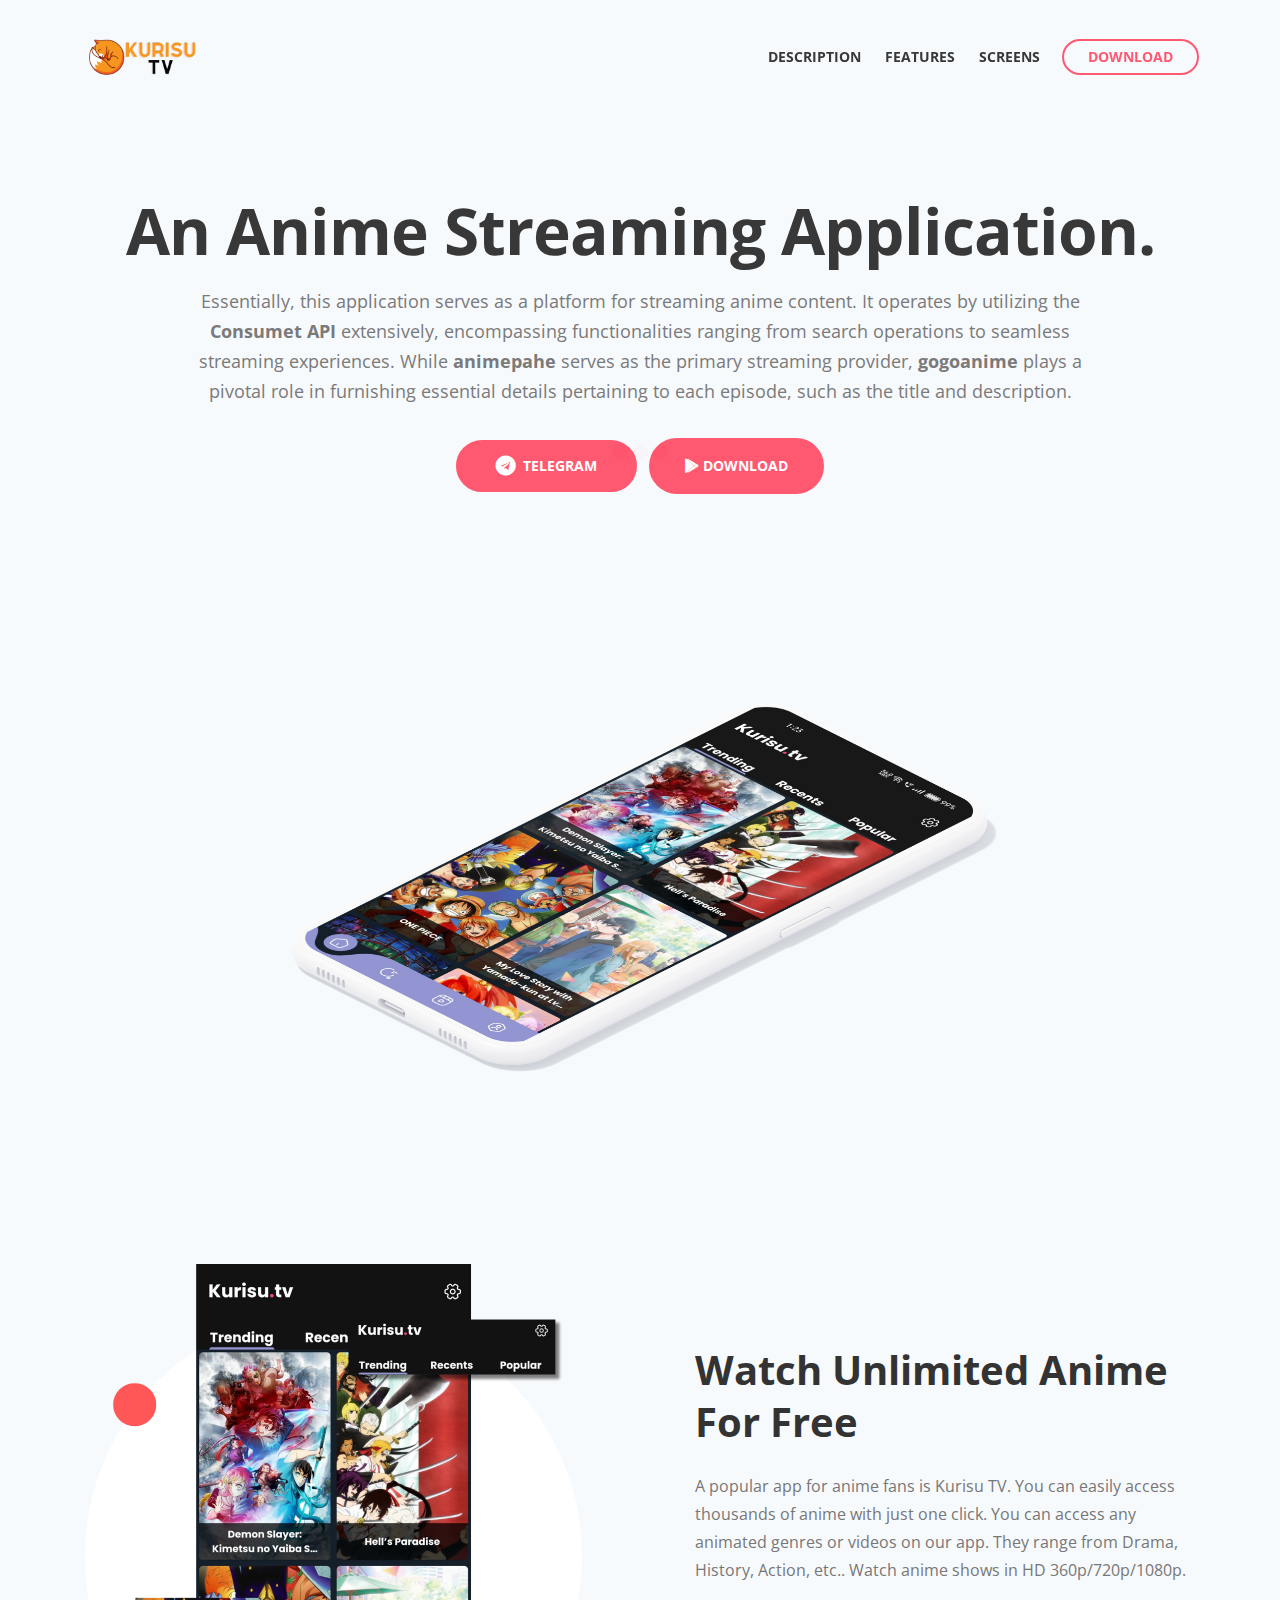
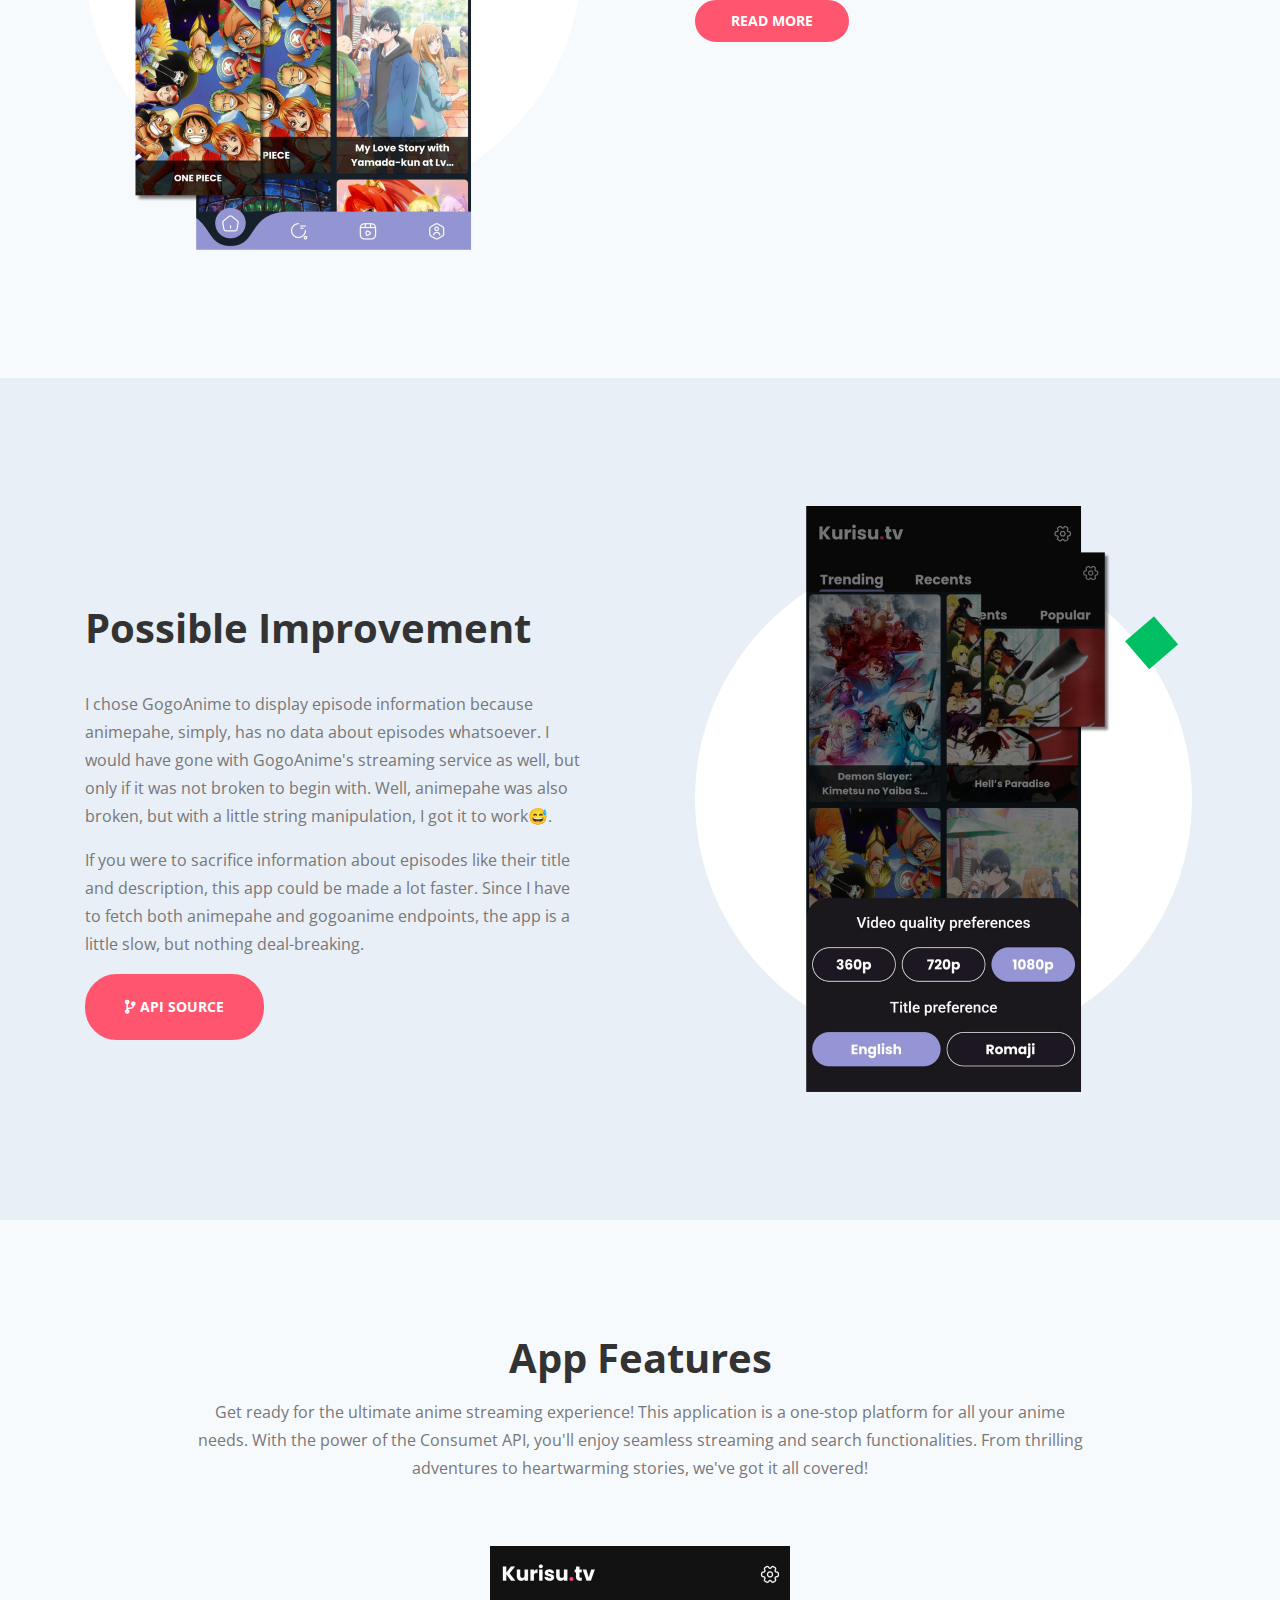
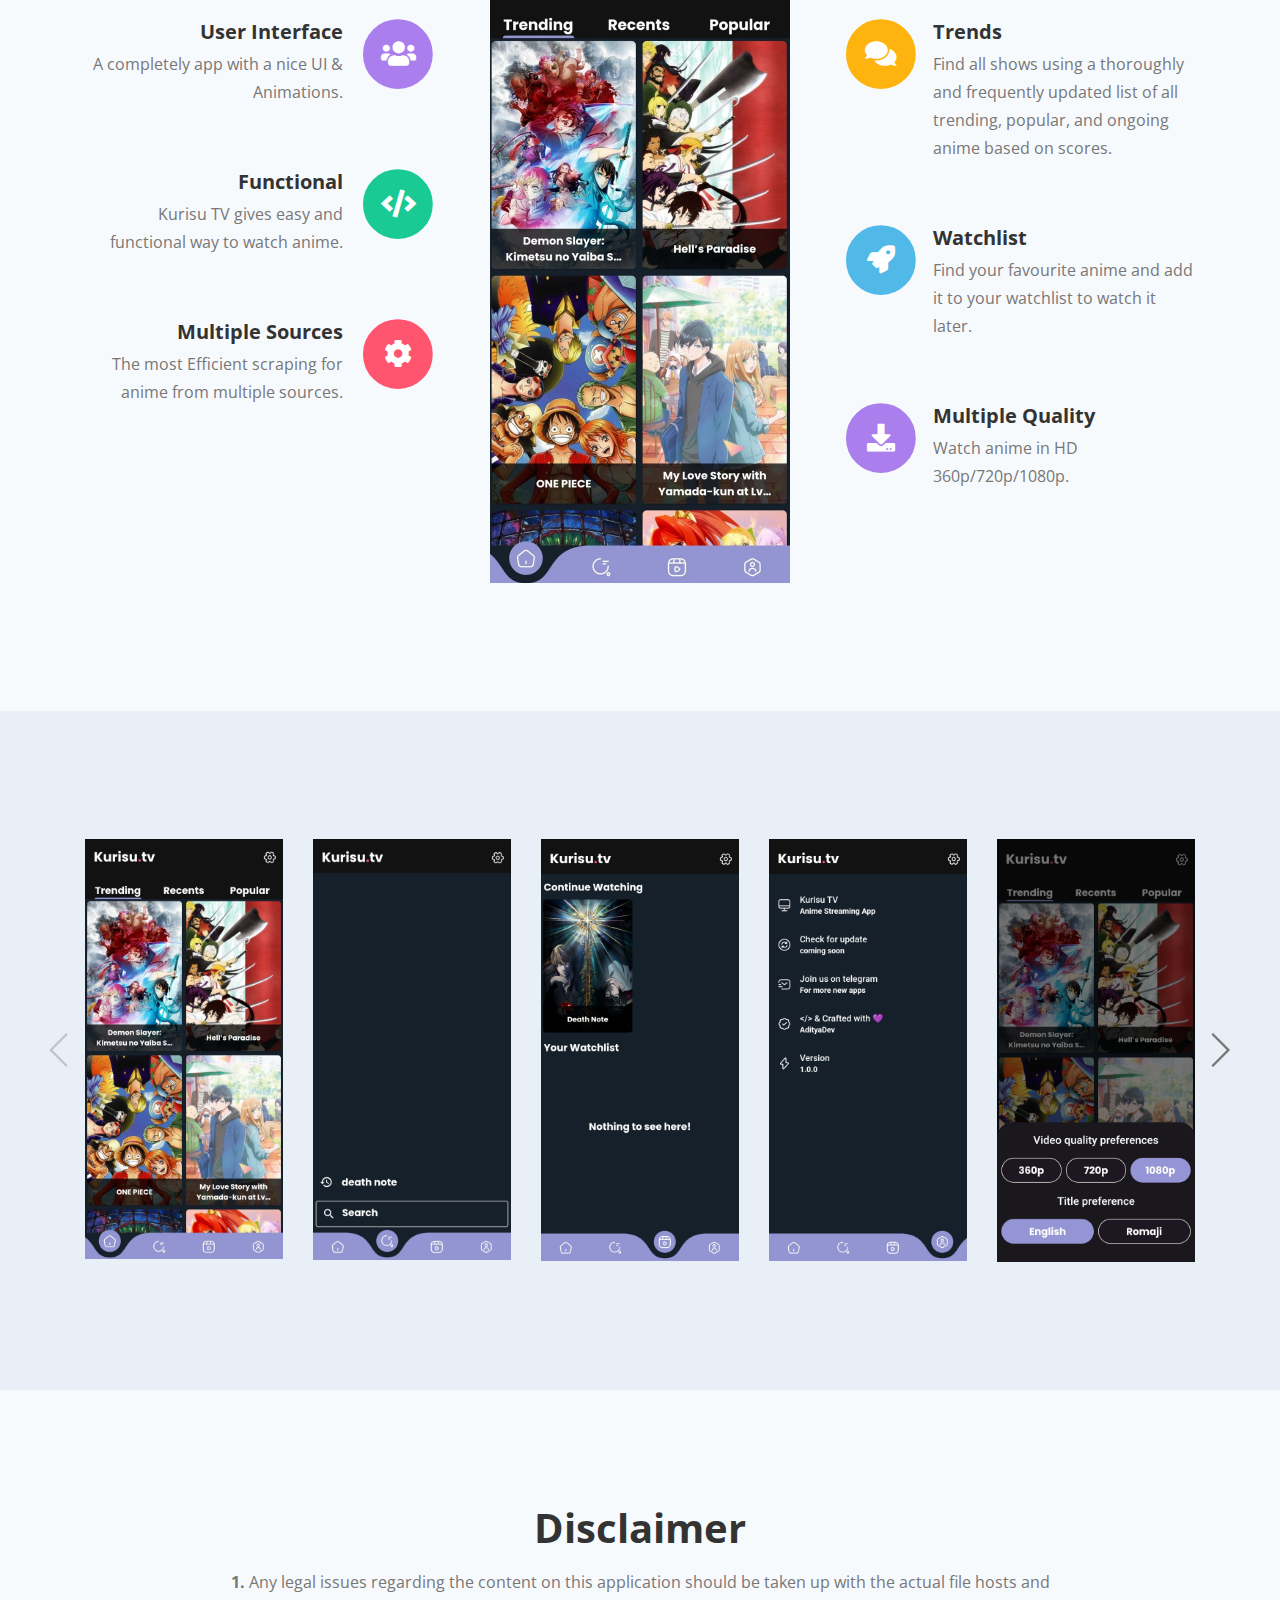
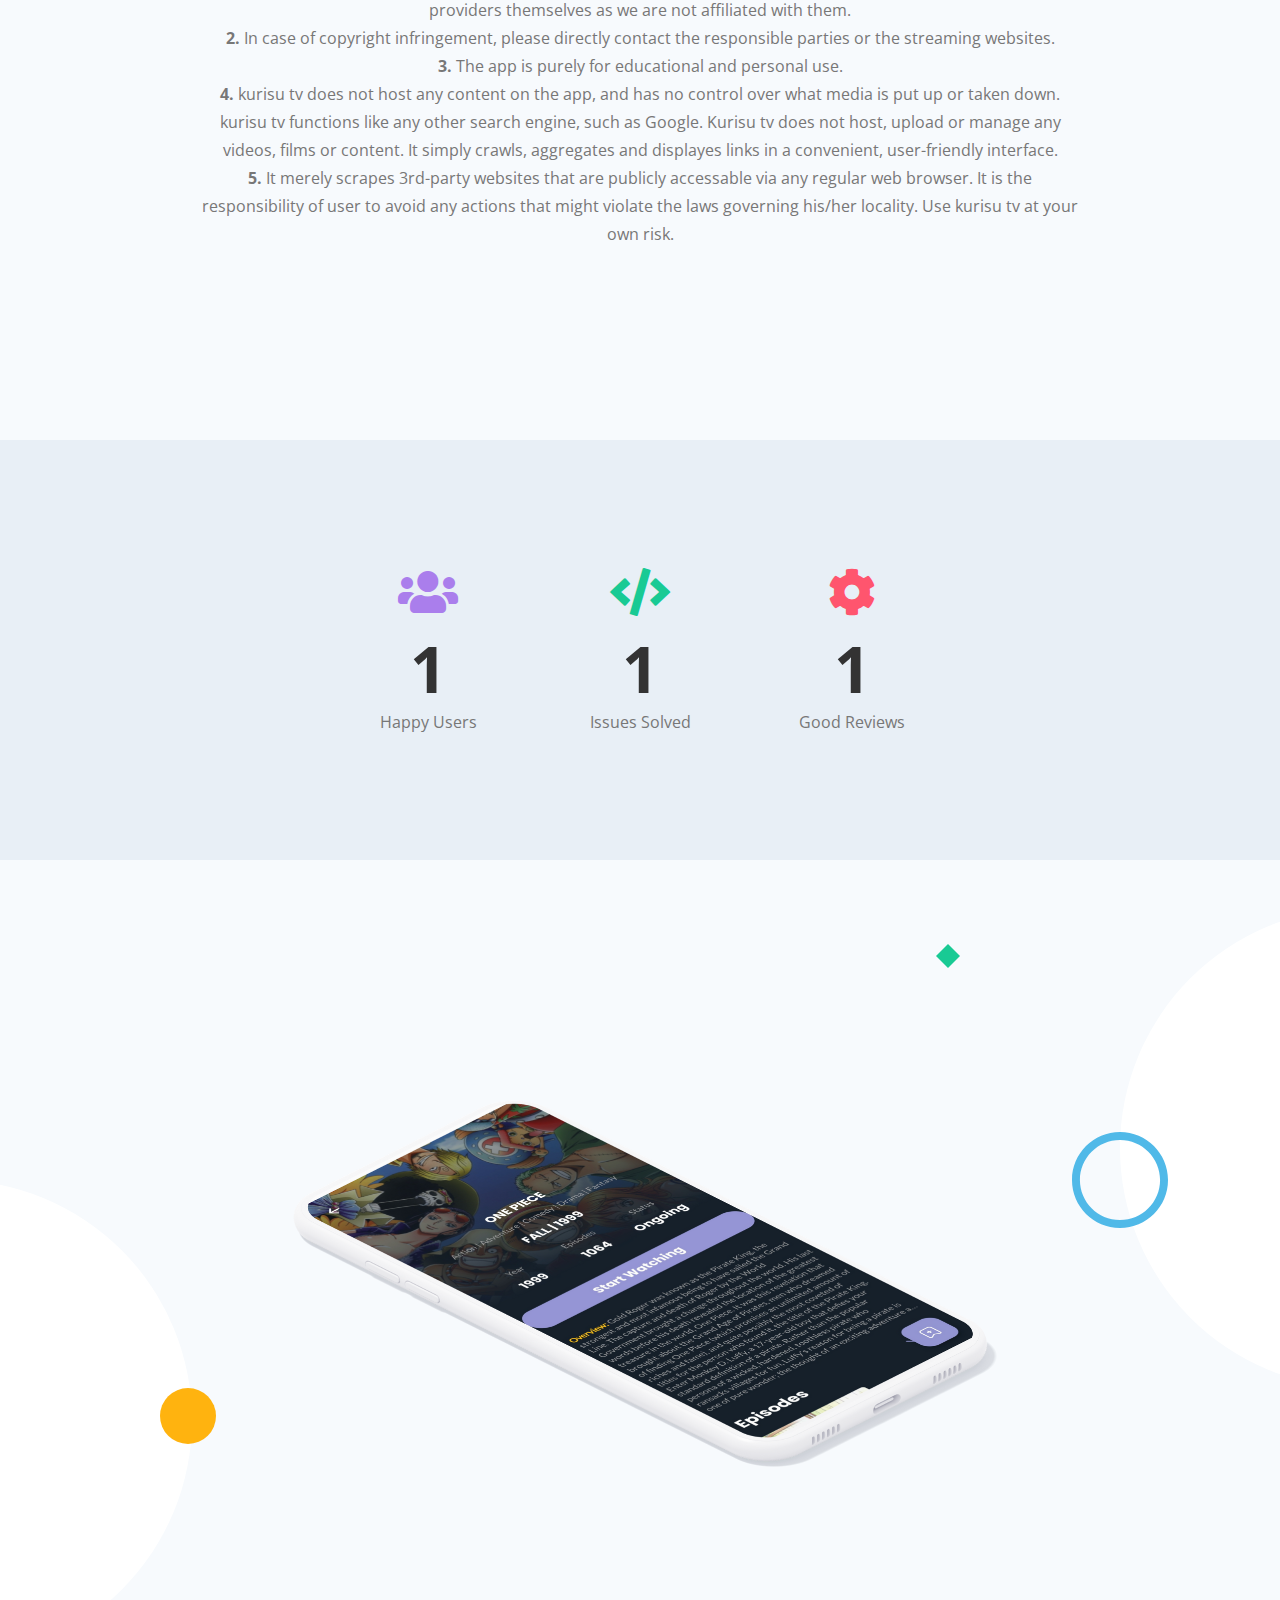
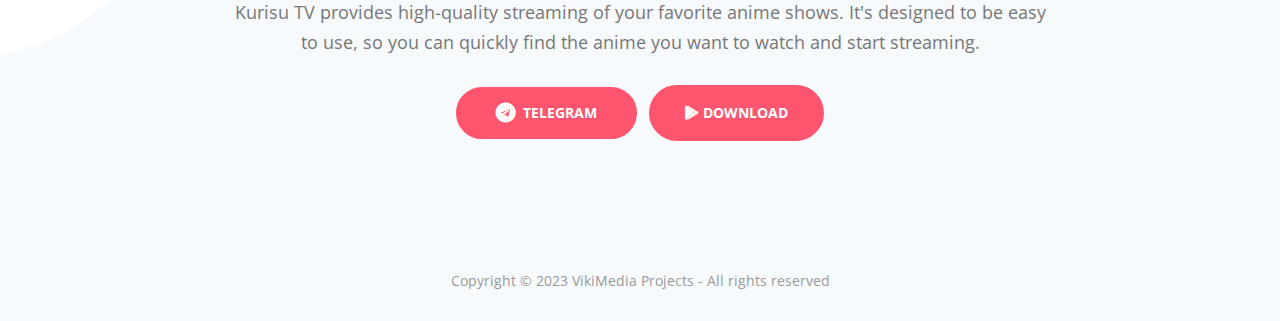
==== index.html @ a7bfc88f "Add files via upload" ====
<!DOCTYPE html>
<html lang="en">

<head>
    <meta charset="utf-8">
    <meta name="viewport" content="width=device-width, initial-scale=1, shrink-to-fit=no">

    <!-- SEO Meta Tags -->
    <meta name="description"
        content="Kurisu TV - An Anime Streaming Application.You can easily access thousands of anime with just one click. You can access any animated genres or videos on our app.">
    <meta name="author" content="Inovatik">

    <!-- OG Meta Tags to improve the way the post looks when you share the page on LinkedIn, Facebook, Google+ -->
    <meta property="og:site_name" content="" /> <!-- website name -->
    <meta property="og:site" content="" /> <!-- website link -->
    <meta property="og:title" content="" /> <!-- title shown in the actual shared post -->
    <meta property="og:description" content="" /> <!-- description shown in the actual shared post -->
    <meta property="og:image" content="" /> <!-- image link, make sure it's jpg -->
    <meta property="og:url" content="" /> <!-- where do you want your post to link to -->
    <meta property="og:type" content="article" />

    <!-- Webpage Title -->
    <title>Kurisu TV - An Anime Streaming Application.</title>

    <!-- Styles -->
    <link href="https://fonts.googleapis.com/css?family=Open+Sans:400,400i,700&display=swap&subset=latin-ext"
        rel="stylesheet">
    <link href="css/bootstrap.css" rel="stylesheet">
    <link href="css/fontawesome-all.css" rel="stylesheet">
    <link href="css/swiper.css" rel="stylesheet">
    <link href="css/magnific-popup.css" rel="stylesheet">
    <link href="css/styles.css" rel="stylesheet">

    <!-- Favicon  -->
    <link rel="icon" href="images/favicon.png">
</head>

<body data-spy="scroll" data-target=".fixed-top">

    <!-- Preloader -->
    <div class="spinner-wrapper">
        <div class="spinner">
            <div class="bounce1"></div>
            <div class="bounce2"></div>
            <div class="bounce3"></div>
        </div>
    </div>
    <!-- end of preloader -->


    <!-- Navigation -->
    <nav class="navbar navbar-expand-lg navbar-dark navbar-custom fixed-top">
        <div class="container">
            <!-- Text Logo - Use this if you don't have a graphic logo -->
            <!-- <a class="navbar-brand logo-text page-scroll" href="index.html">Sync</a> -->

            <!-- Image Logo -->
            <a class="navbar-brand logo-image" href="index.html"><img src="images/logo.svg" alt="alternative"></a>

            <!-- Mobile Menu Toggle Button -->
            <button class="navbar-toggler" type="button" data-toggle="collapse" data-target="#navbarsExampleDefault"
                aria-controls="navbarsExampleDefault" aria-expanded="false" aria-label="Toggle navigation">
                <span class="navbar-toggler-awesome fas fa-bars"></span>
                <span class="navbar-toggler-awesome fas fa-times"></span>
            </button>
            <!-- end of mobile menu toggle button -->

            <div class="collapse navbar-collapse" id="navbarsExampleDefault">
                <ul class="navbar-nav ml-auto">
                    <li class="nav-item">
                        <a class="nav-link page-scroll" href="#description">DESCRIPTION <span
                                class="sr-only">(current)</span></a>
                    </li>
                    <li class="nav-item">
                        <a class="nav-link page-scroll" href="#features">FEATURES</a>
                    </li>
                    <li class="nav-item">
                        <a class="nav-link page-scroll" href="#screens">SCREENS</a>
                    </li>
                </ul>
                <span class="nav-item">
                    <a class="btn-outline-sm page-scroll" href="#download">DOWNLOAD</a>
                </span>
            </div>
        </div> <!-- end of container -->
    </nav> <!-- end of navbar -->
    <!-- end of navigation -->


    <!-- Header -->
    <header class="header">
        <div class="container">
            <div class="row">
                <div class="col-lg-12">
                    <div class="text-container">
                        <h1>An Anime Streaming Application.</h1>
                        <p class="p-large p-heading">Essentially, this application serves as a platform for streaming
                            anime content. It operates by utilizing the <strong>Consumet API </strong>extensively,
                            encompassing functionalities ranging from search operations to seamless streaming
                            experiences. While <strong>animepahe</strong> serves as the primary streaming provider,
                            <strong>gogoanime</strong> plays a pivotal role in furnishing essential details pertaining
                            to each episode, such as the title and description.
                        </p>
                        <a class="btn-solid-lg" href="https://telegram.me/VikiMediaOfficial" target="_blank"><i class="fab fa-telegram"></i>TELEGRAM</a>
                        <a class="btn-solid-reg popup-with-move-anim" href="#download-lightbox"><i class="fab fa-google-play"></i> DOWNLOAD</a>
                    </div> <!-- end of text-container -->
                </div> <!-- end of col -->
            </div> <!-- end of row -->
            <div class="row">
                <div class="col-lg-12">
                    <div class="image-container">
                        <img class="img-fluid" src="images/header-iphone.png" alt="alternative">
                    </div> <!-- end of text-container -->
                </div> <!-- end of col -->
            </div> <!-- end of row -->
        </div> <!-- end of container -->
    </header> <!-- end of header -->
    <!-- end of header -->

    <!-- Download Lightbox -->
    <!-- Details Lightbox -->
    <div id="download-lightbox" class="download-basic zoom-anim-dialog mfp-hide">
        <div class="row">
            <button title="Close (Esc)" type="button" class="mfp-close x-button"></button>
            <div class="col-lg-8">
                <div class="image-container">
                    <img class="img-fluid" src="images/download-lightbox.jpg" alt="alternative">
                </div> <!-- end of image-container -->
            </div>
            <div class="col-lg-4">
                <h4>Download Links</h4>
                <h6>NOTE: If you get warning (Unsafe app Blocked). Click on Install Anyway. [This warning because Google Play Protect Didn't recognize unknown developer because I haven't created account on google play console because it cost $25 🥲].</h6>
                <ul class="list-unstyled li-space-lg">
                    <p>1. <strong>armeabi-v7a (ARM 32-bit):</strong> It's a 32-bit architecture for older Android devices and mid-range smartphones, like (realme, oppo, vivo, redmi, etc.)</p>
                    <li class="media">
                        <a class="btn-solid-reg mfp-close page-scroll" href="https://github.com/Ravan1190/kurisu/releases/download/v1.0.0/Kurisu-TV-armeabi-v7a-release.apk" target="_blank">Kurisu Tv [armeabi-v7a]</a> 
                    </li>
                    <p>2. <strong>arm64-v8a (ARM 64-bit):</strong> It's a 64-bit architecture for modern Android devices, including high-end smartphones, mainly Google pixel.</p>
                    <li class="media">
                        <a class="btn-solid-reg mfp-close page-scroll" href="https://github.com/Ravan1190/kurisu/releases/download/v1.0.0/Kurisu-TV-arm64-v8a-release.apk" target="_blank">Kurisu Tv [arm64-v8a]</a> 
                    </li>
                    <p>3. <strong>x86-64 (x86 64-bit):</strong> It's a 64-bit architecture for desktop and laptop computers, commonly running Windows, macOS, or Linux, using x86-based processors.</p>
                    <li class="media">
                        <a class="btn-solid-reg mfp-close page-scroll" href="https://github.com/Ravan1190/kurisu/releases/download/v1.0.0/Kurisu-TV-x86_64-release.apk" target="_blank">Kurisu Tv [x86_64]</a> 
                    </li>
                </ul>
                <a class="btn-solid-reg mfp-close page-scroll" href="https://www.virustotal.com/gui/home/upload" target="_blank">VIRUS CHECKER</a> 
                <button class="btn-outline-reg mfp-close as-button" type="button">BACK</button>
            </div>
        </div> <!-- end of row -->
    </div> <!-- end of lightbox-basic -->
    <!-- end of details lightbox -->
    <!-- end of download lightbox -->


    <!-- Description 1 -->
    <div id="description" class="basic-1">
        <div class="container">
            <div class="row">
                <div class="col-lg-6">
                    <div class="image-container">
                        <img class="img-fluid" src="images/description-1-app.png" alt="alternative">
                    </div> <!-- end of image-container -->
                </div> <!-- end of col -->
                <div class="col-lg-6">
                    <div class="text-container">
                        <h2>Watch Unlimited Anime For Free</h2>
                        <p>A popular app for anime fans is Kurisu TV. You can easily access thousands of anime with just
                            one click. You can access any animated genres or videos on our app. They range from Drama,
                            History, Action, etc.. Watch anime shows in HD 360p/720p/1080p.</p>
                        <a class="btn-solid-reg popup-with-move-anim"
                            href="#description-1-details-lightbox">READ MORE</a>
                    </div> <!-- end of text-container -->
                </div> <!-- end of col -->
            </div> <!-- end of row -->
        </div> <!-- end of container -->
    </div> <!-- end of basic-1 -->
    <!-- end of description 1 -->


    <!-- Description 1 Details Lightbox -->
    <!-- Details Lightbox -->
    <div id="description-1-details-lightbox" class="lightbox-basic zoom-anim-dialog mfp-hide">
        <div class="row">
            <button title="Close (Esc)" type="button" class="mfp-close x-button"></button>
            <div class="col-lg-8">
                <div class="image-container">
                    <img class="img-fluid" src="images/description-1-details-lightbox.jpg" alt="alternative">
                </div> <!-- end of image-container -->
            </div>
            <div class="col-lg-4">
                <h4>User Feedback</h4>
                <p>This is a great app to watch free anime.</p>
                <ul class="list-unstyled li-space-lg">
                    <li class="media">
                        <i class="far fa-check-square"></i>
                        <div class="media-body">Trending anime shows screen</div>
                    </li>
                    <li class="media">
                        <i class="far fa-check-square"></i>
                        <div class="media-body">Recents anime shows screen</div>
                    </li>
                    <li class="media">
                        <i class="far fa-check-square"></i>
                        <div class="media-body">Popular anime shows screen</div>
                    </li>
                    <li class="media">
                        <i class="far fa-check-square"></i>
                        <div class="media-body">Watchlist screen</div>
                    </li>
                    <li class="media">
                        <i class="far fa-check-square"></i>
                        <div class="media-body">search anime screen</div>
                    </li>
                </ul>
                <a class="btn-solid-reg mfp-close page-scroll" href="#download">DOWNLOAD</a> <button
                    class="btn-outline-reg mfp-close as-button" type="button">BACK</button>
            </div>
        </div> <!-- end of row -->
    </div> <!-- end of lightbox-basic -->
    <!-- end of details lightbox -->
    <!-- end of description 1 details lightbox -->



    <!-- Description 2 -->
    <div class="tabs">
        <div class="container">
            <div class="row">
                <div class="col-lg-6">
                    <div class="tabs-container">
                        <h2>Possible Improvement</h2>
                        <br>
                        <!-- Tabs Content -->
                        <div class="tab-content" id="cedoTabsContent">
                            <!-- Tab -->
                            <div class="tab-pane fade show active" id="tab-1" role="tabpanel" aria-labelledby="tab-1">
                                <p>I chose GogoAnime to display episode information because animepahe, simply, has no
                                    data about episodes whatsoever. I would have gone with GogoAnime's streaming service
                                    as well, but only if it was not broken to begin with. Well, animepahe was also
                                    broken, but with a little string manipulation, I got it to work😅.</p>

                                <p>If you were to sacrifice information about episodes like their title and description,
                                    this app could be made a lot faster. Since I have to fetch both animepahe and
                                    gogoanime endpoints, the app is a little slow, but nothing deal-breaking.</p>
                            </div> <!-- end of tab-pane -->
                            <!-- end of tab -->
                        </div> <!-- end of tab-content -->
                        <!-- end of nav tabs content -->
                        <a class="btn-solid-lg" href="https://github.com/consumet/api.consumet.org" target="_blank"><i class="fas fa-code-branch"></i> API SOURCE</a>
                    </div> <!-- end of tabs-container -->
                </div> <!-- end of col -->
                <div class="col-lg-6">
                    <div class="image-container">
                        <img class="img-fluid" src="images/description-2-app.png" alt="alternative">
                    </div> <!-- end of image-container -->
                </div> <!-- end of col -->
            </div> <!-- end of row -->
        </div> <!-- end of container -->
    </div> <!-- end of tabs -->
    <!-- end of description 2 -->


    <!-- Features -->
    <div id="features" class="basic-2">
        <div class="container">
            <div class="row">
                <div class="col-lg-12">
                    <h2>App Features</h2>
                    <p class="p-heading">Get ready for the ultimate anime streaming experience! This application is a
                        one-stop platform for all your anime needs. With the power of the Consumet API, you'll enjoy
                        seamless streaming and search functionalities. From thrilling adventures to heartwarming
                        stories, we've got it all covered!</p>
                </div> <!-- end of div -->
            </div> <!-- end of div -->
            <div class="row">
                <div class="col-lg-4">
                    <ul class="list-unstyled li-space-lg first">
                        <li class="media">
                            <span class="fa-stack">
                                <i class="fas fa-circle fa-stack-2x"></i>
                                <i class="fas fa-users fa-stack-1x"></i>
                            </span>
                            <div class="media-body">
                                <h4>User Interface</h4>
                                <p>A completely app with a nice UI & Animations.</p>
                            </div>
                        </li>
                        <li class="media">
                            <span class="fa-stack">
                                <i class="fas fa-circle fa-stack-2x green"></i>
                                <i class="fas fa-code fa-stack-1x"></i>
                            </span>
                            <div class="media-body">
                                <h4>Functional</h4>
                                <p>Kurisu TV gives easy and functional way to watch anime.</p>
                            </div>
                        </li>
                        <li class="media">
                            <span class="fa-stack">
                                <i class="fas fa-circle fa-stack-2x red"></i>
                                <i class="fas fa-cog fa-stack-1x"></i>
                            </span>
                            <div class="media-body">
                                <h4>Multiple Sources</h4>
                                <p>The most Efficient scraping for anime from multiple sources.</p>
                            </div>
                        </li>
                    </ul>
                </div> <!-- end of col -->
                <div class="col-lg-4">
                    <img class="img-fluid" src="images/features-app.jpg" alt="alternative">
                </div> <!-- end of col -->
                <div class="col-lg-4">
                    <ul class="list-unstyled li-space-lg">
                        <li class="media">
                            <span class="fa-stack">
                                <i class="fas fa-circle fa-stack-2x yellow"></i>
                                <i class="fas fa-comments fa-stack-1x"></i>
                            </span>
                            <div class="media-body">
                                <h4>Trends</h4>
                                <p>Find all shows using a thoroughly and frequently updated list of all trending,
                                    popular, and ongoing anime based on scores.</p>
                            </div>
                        </li>
                        <li class="media">
                            <span class="fa-stack">
                                <i class="fas fa-circle fa-stack-2x blue"></i>
                                <i class="fas fa-rocket fa-stack-1x"></i>
                            </span>
                            <div class="media-body">
                                <h4>Watchlist</h4>
                                <p>Find your favourite anime and add it to your watchlist to watch it later.</p>
                            </div>
                        </li>
                        <li class="media">
                            <span class="fa-stack">
                                <i class="fas fa-circle fa-stack-2x"></i>
                                <i class="fas fa-download fa-stack-1x"></i>
                            </span>
                            <div class="media-body">
                                <h4>Multiple Quality</h4>
                                <p>Watch anime in HD 360p/720p/1080p.</p>
                            </div>
                        </li>
                    </ul>
                </div> <!-- end of col -->
            </div> <!-- end of row -->
        </div> <!-- end of container -->
    </div> <!-- end of basic-2 -->
    <!-- end of features -->


    <!-- Screenshots -->
    <div id="screens" class="slider">
        <div class="container">
            <div class="row">
                <div class="col-lg-12">

                    <!-- Image Slider -->
                    <div class="slider-container">
                        <div class="swiper-container image-slider">
                            <div class="swiper-wrapper">

                                <!-- Slide -->
                                <div class="swiper-slide">
                                    <a href="images/screenshot-1.jpg" class="popup-link" data-effect="fadeIn">
                                        <img class="img-fluid" src="images/screenshot-1.jpg" alt="alternative">
                                    </a>
                                </div>
                                <!-- end of slide -->

                                <!-- Slide -->
                                <div class="swiper-slide">
                                    <a href="images/screenshot-2.jpg" class="popup-link" data-effect="fadeIn">
                                        <img class="img-fluid" src="images/screenshot-2.jpg" alt="alternative">
                                    </a>
                                </div>
                                <!-- end of slide -->

                                <!-- Slide -->
                                <div class="swiper-slide">
                                    <a href="images/screenshot-3.jpg" class="popup-link" data-effect="fadeIn">
                                        <img class="img-fluid" src="images/screenshot-3.jpg" alt="alternative">
                                    </a>
                                </div>
                                <!-- end of slide -->

                                <!-- Slide -->
                                <div class="swiper-slide">
                                    <a href="images/screenshot-4.jpg" class="popup-link" data-effect="fadeIn">
                                        <img class="img-fluid" src="images/screenshot-4.jpg" alt="alternative">
                                    </a>
                                </div>
                                <!-- end of slide -->

                                <!-- Slide -->
                                <div class="swiper-slide">
                                    <a href="images/screenshot-5.jpg" class="popup-link" data-effect="fadeIn">
                                        <img class="img-fluid" src="images/screenshot-5.jpg" alt="alternative">
                                    </a>
                                </div>
                                <!-- end of slide -->

                                <!-- Slide -->
                                <div class="swiper-slide">
                                    <a href="images/screenshot-1.jpg" class="popup-link" data-effect="fadeIn">
                                        <img class="img-fluid" src="images/screenshot-6.jpg" alt="alternative">
                                    </a>
                                </div>
                                <!-- end of slide -->

                                <!-- Slide -->
                                <div class="swiper-slide">
                                    <a href="images/screenshot-2.jpg" class="popup-link" data-effect="fadeIn">
                                        <img class="img-fluid" src="images/screenshot-7.jpg" alt="alternative">
                                    </a>
                                </div>
                                <!-- end of slide -->

                                <!-- Slide -->
                                <div class="swiper-slide">
                                    <a href="images/screenshot-3.jpg" class="popup-link" data-effect="fadeIn">
                                        <img class="img-fluid" src="images/screenshot-8.jpg" alt="alternative">
                                    </a>
                                </div>
                                <!-- end of slide -->

                                <!-- Slide -->
                                <div class="swiper-slide">
                                    <a href="images/screenshot-4.jpg" class="popup-link" data-effect="fadeIn">
                                        <img class="img-fluid" src="images/screenshot-9.jpg" alt="alternative">
                                    </a>
                                </div>
                                <!-- end of slide -->

                                <!-- Slide -->
                                <div class="swiper-slide">
                                    <a href="images/screenshot-5.jpg" class="popup-link" data-effect="fadeIn">
                                        <img class="img-fluid" src="images/screenshot-10.jpg" alt="alternative">
                                    </a>
                                </div>
                                <!-- end of slide -->

                                <!-- Slide -->
                                <div class="swiper-slide">
                                    <a href="images/screenshot-6.jpg" class="popup-link" data-effect="fadeIn">
                                        <img class="img-fluid" src="images/screenshot-11.jpg" alt="alternative">
                                    </a>
                                </div>
                                <!-- end of slide -->

                            </div> <!-- end of swiper-wrapper -->

                            <!-- Add Arrows -->
                            <div class="swiper-button-next"></div>
                            <div class="swiper-button-prev"></div>
                            <!-- end of add arrows -->

                        </div> <!-- end of swiper-container -->
                    </div> <!-- end of slider-container -->
                    <!-- end of image slider -->

                </div> <!-- end of col -->
            </div> <!-- end of row -->
        </div> <!-- end of container -->
    </div> <!-- end of slider -->
    <!-- end of screenshots -->

    <div id="features" class="basic-2">
        <div class="container">
            <div class="row">
                <div class="col-lg-12">
                    <h2>Disclaimer</h2>
                    <p class="p-heading"><strong>1.</strong> Any legal issues regarding the content on this application should be taken
                        up with the actual file hosts and providers themselves as we are not affiliated with them.
                        <br><strong>2.</strong> In case of copyright infringement, please directly contact the responsible parties or the
                        streaming websites.<br><strong>3.</strong> The app is purely for educational and personal use.<br><strong>4.</strong> kurisu tv
                        does not host any content on the app, and has no control over what media is put up or taken
                        down. kurisu tv functions like any other search engine, such as Google. Kurisu tv does not host,
                        upload or manage any videos, films or content. It simply crawls, aggregates and displayes links
                        in a convenient, user-friendly interface.<br><strong>5.</strong> It merely scrapes 3rd-party websites that are
                        publicly accessable via any regular web browser. It is the responsibility of user to avoid any
                        actions that might violate the laws governing his/her locality. Use kurisu tv at your own risk.
                    </p>
                </div> <!-- end of div -->
            </div> <!-- end of div -->
        </div> <!-- end of container -->
    </div> <!-- end of basic-2 -->

    <!-- Statistics -->
    <div class="counter">
        <div class="container">
            <div class="row">
                <div class="col-lg-12">
                    <!-- Counter -->
                    <div id="counter">
                        <div class="cell">
                            <i class="fas fa-users"></i>
                            <div class="counter-value number-count" data-count="10">1</div>
                            <p class="counter-info">Happy Users</p>
                        </div>
                        <div class="cell">
                            <i class="fas fa-code green"></i>
                            <div class="counter-value number-count" data-count="3">1</div>
                            <p class="counter-info">Issues Solved</p>
                        </div>
                        <div class="cell">
                            <i class="fas fa-cog red"></i>
                            <div class="counter-value number-count" data-count="9">1</div>
                            <p class="counter-info">Good Reviews</p>
                        </div>
                        <!-- <div class="cell">
                            <i class="fas fa-comments yellow"></i>
                            <div class="counter-value number-count" data-count="127">1</div>
                            <p class="counter-info">Case Studies</p>
                        </div>
                        <div class="cell">
                            <i class="fas fa-rocket blue"></i>
                            <div class="counter-value number-count" data-count="211">1</div>
                            <p class="counter-info">Orders Received</p>
                        </div> -->
                    </div> <!-- end of counter -->
                </div> <!-- end of col -->
            </div> <!-- end of row -->
        </div> <!-- end of container -->
    </div> <!-- end of counter -->
    <!-- end of statistics -->


    
    <!-- Download -->
    <div id="download" class="basic-3">
        <div class="container">
            <div class="row">
                <div class="col-lg-12">
                    <div class="image-container">
                        <img class="img-fluid" src="images/download-iphone.png" alt="alternative">
                    </div> <!-- end of image-container -->
                    <p class="p-large">Kurisu TV provides high-quality streaming of your favorite anime shows. It's
                        designed to be easy to use, so you can quickly find the anime you want to watch and start
                        streaming.</p>
                    <a class="btn-solid-lg" href="https://telegram.me/VikiMediaOfficial" target="_blank"><i class="fab fa-telegram"></i>TELEGRAM</a>
                    <a class="btn-solid-reg popup-with-move-anim" href="#download-lightbox"><i class="fab fa-google-play"></i> DOWNLOAD</a>
                </div> <!-- end of col -->
            </div> <!-- end of row -->
        </div> <!-- end of container -->
        <div class="deco-white-circle-1">
            <img src="images/decorative-white-circle.svg" alt="alternative">
        </div> <!-- end of deco-white-circle-1 -->
        <div class="deco-white-circle-2">
            <img src="images/decorative-white-circle.svg" alt="alternative">
        </div> <!-- end of deco-white-circle-2 -->
        <div class="deco-blue-circle">
            <img src="images/decorative-blue-circle.svg" alt="alternative">
        </div> <!-- end of deco-blue-circle -->
        <div class="deco-yellow-circle">
            <img src="images/decorative-yellow-circle.svg" alt="alternative">
        </div> <!-- end of deco-yellow-circle -->
        <div class="deco-green-diamond">
            <img src="images/decorative-green-diamond.svg" alt="alternative">
        </div> <!-- end of deco-yellow-circle -->
    </div> <!-- end of basic-3 -->
    <!-- end of download -->

    <!-- Copyright -->
    <div class="copyright">
        <div class="container">
            <div class="row">
                <div class="col-lg-12">
                    <p class="p-small">Copyright © 2023 <a href="https://telegram.me/VikiMediaOfficial" target="_blank">VikiMedia
                            Projects</a> - All rights reserved</p>
                </div> <!-- end of col -->
            </div> <!-- enf of row -->
        </div> <!-- end of container -->
    </div> <!-- end of copyright -->
    <!-- end of copyright -->


    <!-- Scripts -->
    <script src="js/jquery.min.js"></script> <!-- jQuery for Bootstrap's JavaScript plugins -->
    <script src="js/popper.min.js"></script> <!-- Popper tooltip library for Bootstrap -->
    <script src="js/bootstrap.min.js"></script> <!-- Bootstrap framework -->
    <script src="js/jquery.easing.min.js"></script> <!-- jQuery Easing for smooth scrolling between anchors -->
    <script src="js/swiper.min.js"></script> <!-- Swiper for image and text sliders -->
    <script src="js/jquery.magnific-popup.js"></script> <!-- Magnific Popup for lightboxes -->
    <script src="js/validator.min.js"></script> <!-- Validator.js - Bootstrap plugin that validates forms -->
    <script src="js/scripts.js"></script> <!-- Custom scripts -->
</body>

</html>
---- css/styles.css ----
/* Template: Sync - Free Mobile App Landing Page HTML Template
   Author: Inovatik
   Created: Dec 2019
   Description: Master CSS file
*/

/*****************************************
Table Of Contents:

01. General Styles
02. Preloader
03. Navigation
04. Header
05. Small Features
06. Description 1
07. Description 1 Details Lightbox
08. Description 2
09. Features
10. Screenshots
11. Testimonials
12. Statistics
13. Download
14. Footer
15. Copyright
16. Back To Top Button
17. Extra Pages
18. Media Queries
******************************************/

/*****************************************
Colors:
- Backgrounds - light gray #f7fafd
- Backgrounds - gray #e8eff6
- Buttons - red #ff556e
- Headings text, navbar links - black #333
- Body text - dark gray #777
******************************************/


/******************************/
/*     01. General Styles     */
/******************************/
body,
html {
    width: 100%;
	height: 100%;
}

body, p {
	color: #777; 
	font: 400 1rem/1.75rem "Open Sans", sans-serif;
}

.p-large {
	font: 400 1.125rem/1.875rem "Open Sans", sans-serif;
}

.p-small {
	font: 400 0.875rem/1.5rem "Open Sans", sans-serif;
}

.p-heading {
	margin-bottom: 4rem;
	text-align: center;
}

h1 {
	color: #333;
	font: 700 2.625rem/3.375rem "Open Sans", sans-serif;
}

h2 {
	color: #333;
	font: 700 2.125rem/2.75rem "Open Sans", sans-serif;
}

h3 {
	color: #333;
	font: 700 1.75rem/2.375rem "Open Sans", sans-serif;
}

h4 {
	color: #333;
	font: 700 1.25rem/1.75rem "Open Sans", sans-serif;
}

h5 {
	color: #333;
	font: 700 1.125rem/1.625rem "Open Sans", sans-serif;
}

h6 {
	color: #333;
	font: 700 1rem/1.5rem "Open Sans", sans-serif;
}

.testimonial-text {
	font-style: italic;
}

.testimonial-author {
	font-weight: 700;
	font-size: 1rem;
	line-height: 1.5rem;
}

.li-space-lg li {
	margin-bottom: 0.625rem;
}

a {
	color: #555;
	text-decoration: underline;
}

a:hover {
	color: #555;
	text-decoration: underline;
}

a.red {
	color: #ff556e;
}

.btn-solid-reg {
	display: inline-block;
	padding: 1.1875rem 2.125rem 1.1875rem 2.125rem;
	border: 0.125rem solid #ff556e;
	border-radius: 2rem;
	background-color: #ff556e;
	color: #fff;
	font: 700 0.875rem/0 "Open Sans", sans-serif;
	text-decoration: none;
	transition: all 0.2s;
}

.btn-solid-reg:hover {
	border: 0.125rem solid #ff556e;
	background-color: transparent;
	color: #ff556e;
	text-decoration: none;
}

.btn-solid-lg {
	display: inline-block;
	padding: 1.5rem 2.375rem 1.5rem 2.375rem;
	border: 0.125rem solid #ff556e;
	border-radius: 2rem;
	background-color: #ff556e;
	color: #fff;
	font: 700 0.875rem/0 "Open Sans", sans-serif;
	text-decoration: none;
	transition: all 0.2s;
}

.btn-solid-lg:hover {
	border: 0.125rem solid #ff556e;
	background-color: transparent;
	color: #ff556e;
	text-decoration: none;
}

.btn-solid-lg .fab {
	margin-right: 0.5rem;
	font-size: 1.25rem;
	line-height: 0;
	vertical-align: top;
}

.btn-solid-lg .fab.fa-google-play {
	font-size: 1rem;
}

.btn-outline-reg {
	display: inline-block;
	padding: 1.1875rem 2.125rem 1.1875rem 2.125rem;
	border: 0.125rem solid #333;
	border-radius: 2rem;
	background-color: transparent;
	color: #333;
	font: 700 0.875rem/0 "Open Sans", sans-serif;
	text-decoration: none;
	transition: all 0.2s;
}

.btn-outline-reg:hover {
	border: 0.125rem solid #333;
	background-color: #333;
	color: #fff;
	text-decoration: none;
}

.btn-outline-lg {
	display: inline-block;
	padding: 1.5rem 2.375rem 1.5rem 2.375rem;
	border: 0.125rem solid #333;
	border-radius: 2rem;
	background-color: transparent;
	color: #333;
	font: 700 0.875rem/0 "Open Sans", sans-serif;
	text-decoration: none;
	transition: all 0.2s;
}

.btn-outline-lg:hover {
	border: 0.125rem solid #333;
	background-color: #333;
	color: #fff;
	text-decoration: none;
}

.btn-outline-sm {
	display: inline-block;
	padding: 1rem 1.5rem 1rem 1.5rem;
	border: 0.125rem solid #333;
	border-radius: 2rem;
	background-color: transparent;
	color: #333;
	font: 700 0.875rem/0 "Open Sans", sans-serif;
	text-decoration: none;
	transition: all 0.2s;
}

.btn-outline-sm:hover {
	border: 0.125rem solid #333;
	background-color: #333;
	color: #fff;
	text-decoration: none;
}

.form-group {
	position: relative;
	margin-bottom: 1.25rem;
}

.form-group.has-error.has-danger {
	margin-bottom: 0.625rem;
}

.form-group.has-error.has-danger .help-block.with-errors ul {
	margin-top: 0.375rem;
}

.label-control {
	position: absolute;
	top: 0.87rem;
	left: 1.375rem;
	color: #777;
	opacity: 1;
	font: 400 0.875rem/1.375rem "Open Sans", sans-serif;
	cursor: text;
	transition: all 0.2s ease;
}

/* IE10+ hack to solve lower label text position compared to the rest of the browsers */
@media screen and (-ms-high-contrast: active), screen and (-ms-high-contrast: none) {  
	.label-control {
		top: 0.9375rem;
	}
}

.form-control-input:focus + .label-control,
.form-control-input.notEmpty + .label-control,
.form-control-textarea:focus + .label-control,
.form-control-textarea.notEmpty + .label-control {
	top: 0.125rem;
	opacity: 1;
	font-size: 0.75rem;
	font-weight: 700;
}

.form-control-input,
.form-control-select {
	display: block; /* needed for proper display of the label in Firefox, IE, Edge */
	width: 100%;
	padding-top: 1.0625rem;
	padding-bottom: 0.0625rem;
	padding-left: 1.3125rem;
	border: 1px solid #c4d8dc;
	border-radius: 0.25rem;
	background-color: #fff;
	color: #777;
	font: 400 0.875rem/1.875rem "Open Sans", sans-serif;
	transition: all 0.2s;
	-webkit-appearance: none; /* removes inner shadow on form inputs on ios safari */
}

.form-control-select {
	padding-top: 0.5rem;
	padding-bottom: 0.5rem;
	height: 3rem;
}

/* IE10+ hack to solve lower label text position compared to the rest of the browsers */
@media screen and (-ms-high-contrast: active), screen and (-ms-high-contrast: none) {  
	.form-control-input {
		padding-top: 1.25rem;
		padding-bottom: 0.75rem;
		line-height: 1.75rem;
	}

	.form-control-select {
		padding-top: 0.875rem;
		padding-bottom: 0.75rem;
		height: 3.125rem;
		line-height: 2.125rem;
	}
}

select {
    /* you should keep these first rules in place to maintain cross-browser behavior */
    -webkit-appearance: none;
	-moz-appearance: none;
	-ms-appearance: none;
    -o-appearance: none;
    appearance: none;
    background-image: url('../images/down-arrow.png');
    background-position: 96% 50%;
    background-repeat: no-repeat;
    outline: none;
}

select::-ms-expand {
    display: none; /* removes the ugly default down arrow on select form field in IE11 */
}

.form-control-textarea {
	display: block; /* used to eliminate a bottom gap difference between Chrome and IE/FF */
	width: 100%;
	height: 8rem; /* used instead of html rows to normalize height between Chrome and IE/FF */
	padding-top: 1.25rem;
	padding-left: 1.3125rem;
	border: 1px solid #c4d8dc;
	border-radius: 0.25rem;
	background-color: #fff;
	color: #777;
	font: 400 0.875rem/1.75rem "Open Sans", sans-serif;
	transition: all 0.2s;
}

.form-control-input:focus,
.form-control-select:focus,
.form-control-textarea:focus {
	border: 1px solid #a1a1a1;
	outline: none; /* Removes blue border on focus */
}

.form-control-input:hover,
.form-control-select:hover,
.form-control-textarea:hover {
	border: 1px solid #a1a1a1;
}

input[type='checkbox'] {
	vertical-align: -10%;
	margin-right: 0.5rem;
}

/* IE10+ hack to raise checkbox field position compared to the rest of the browsers */
@media screen and (-ms-high-contrast: active), screen and (-ms-high-contrast: none) {  
	input[type='checkbox'] {
		vertical-align: -9%;
	}
}

.form-control-submit-button {
	display: inline-block;
	width: 100%;
	height: 3.125rem;
	border: 0.125rem solid #ff556e;
	border-radius: 1.5rem;
	background-color: #ff556e;
	color: #fff;
	font: 700 0.875rem/0 "Open Sans", sans-serif;
	cursor: pointer;
	transition: all 0.2s;
}

.form-control-submit-button:hover {
	border: 0.125rem solid #ff556e;
	background-color: transparent;
	color: #ff556e;
}

/* Form Success And Error Message Formatting */
#pmsgSubmit.h3.text-center.tada.animated,
#pmsgSubmit.h3.text-center {
	display: block;
	margin-bottom: 0;
	color: #ff556e;
	font-weight: 400;
	font-size: 1.125rem;
	line-height: 1rem;
}

.help-block.with-errors .list-unstyled {
	font-size: 0.75rem;
	line-height: 1.125rem;
	text-align: left;
}

.help-block.with-errors ul {
	margin-bottom: 0;
}
/* end of form success and error message formatting */

/* Form Success And Error Message Animation - Animate.css */
@-webkit-keyframes tada {
	from {
		-webkit-transform: scale3d(1, 1, 1);
		-ms-transform: scale3d(1, 1, 1);
		transform: scale3d(1, 1, 1);
	}
	10%, 20% {
		-webkit-transform: scale3d(.9, .9, .9) rotate3d(0, 0, 1, -3deg);
		-ms-transform: scale3d(.9, .9, .9) rotate3d(0, 0, 1, -3deg);
		transform: scale3d(.9, .9, .9) rotate3d(0, 0, 1, -3deg);
	}
	30%, 50%, 70%, 90% {
		-webkit-transform: scale3d(1.1, 1.1, 1.1) rotate3d(0, 0, 1, 3deg);
		-ms-transform: scale3d(1.1, 1.1, 1.1) rotate3d(0, 0, 1, 3deg);
		transform: scale3d(1.1, 1.1, 1.1) rotate3d(0, 0, 1, 3deg);
	}
	40%, 60%, 80% {
		-webkit-transform: scale3d(1.1, 1.1, 1.1) rotate3d(0, 0, 1, -3deg);
		-ms-transform: scale3d(1.1, 1.1, 1.1) rotate3d(0, 0, 1, -3deg);
		transform: scale3d(1.1, 1.1, 1.1) rotate3d(0, 0, 1, -3deg);
	}
	to {
		-webkit-transform: scale3d(1, 1, 1);
		-ms-transform: scale3d(1, 1, 1);
		transform: scale3d(1, 1, 1);
	}
}

@keyframes tada {
	from {
		-webkit-transform: scale3d(1, 1, 1);
		-ms-transform: scale3d(1, 1, 1);
		transform: scale3d(1, 1, 1);
	}
	10%, 20% {
		-webkit-transform: scale3d(.9, .9, .9) rotate3d(0, 0, 1, -3deg);
		-ms-transform: scale3d(.9, .9, .9) rotate3d(0, 0, 1, -3deg);
		transform: scale3d(.9, .9, .9) rotate3d(0, 0, 1, -3deg);
	}
	30%, 50%, 70%, 90% {
		-webkit-transform: scale3d(1.1, 1.1, 1.1) rotate3d(0, 0, 1, 3deg);
		-ms-transform: scale3d(1.1, 1.1, 1.1) rotate3d(0, 0, 1, 3deg);
		transform: scale3d(1.1, 1.1, 1.1) rotate3d(0, 0, 1, 3deg);
	}
	40%, 60%, 80% {
		-webkit-transform: scale3d(1.1, 1.1, 1.1) rotate3d(0, 0, 1, -3deg);
		-ms-transform: scale3d(1.1, 1.1, 1.1) rotate3d(0, 0, 1, -3deg);
		transform: scale3d(1.1, 1.1, 1.1) rotate3d(0, 0, 1, -3deg);
	}
	to {
		-webkit-transform: scale3d(1, 1, 1);
		-ms-transform: scale3d(1, 1, 1);
		transform: scale3d(1, 1, 1);
	}
}

.tada {
	-webkit-animation-name: tada;
	animation-name: tada;
}

.animated {
	-webkit-animation-duration: 1s;
	animation-duration: 1s;
	-webkit-animation-fill-mode: both;
	animation-fill-mode: both;
}
/* end of form success and error message animation - Animate.css */

/* Fade-move Animation For Details Lightbox - Magnific Popup */
/* at start */
.my-mfp-slide-bottom .zoom-anim-dialog {
	opacity: 0;
	transition: all 0.2s ease-out;
	-webkit-transform: translateY(-1.25rem) perspective(37.5rem) rotateX(10deg);
	-ms-transform: translateY(-1.25rem) perspective(37.5rem) rotateX(10deg);
	transform: translateY(-1.25rem) perspective(37.5rem) rotateX(10deg);
}

/* animate in */
.my-mfp-slide-bottom.mfp-ready .zoom-anim-dialog {
	opacity: 1;
	-webkit-transform: translateY(0) perspective(37.5rem) rotateX(0); 
	-ms-transform: translateY(0) perspective(37.5rem) rotateX(0); 
	transform: translateY(0) perspective(37.5rem) rotateX(0); 
}

/* animate out */
.my-mfp-slide-bottom.mfp-removing .zoom-anim-dialog {
	opacity: 0;
	-webkit-transform: translateY(-0.625rem) perspective(37.5rem) rotateX(10deg); 
	-ms-transform: translateY(-0.625rem) perspective(37.5rem) rotateX(10deg); 
	transform: translateY(-0.625rem) perspective(37.5rem) rotateX(10deg); 
}

/* dark overlay, start state */
.my-mfp-slide-bottom.mfp-bg {
	opacity: 0;
	transition: opacity 0.2s ease-out;
}

/* animate in */
.my-mfp-slide-bottom.mfp-ready.mfp-bg {
	opacity: 0.8;
}
/* animate out */
.my-mfp-slide-bottom.mfp-removing.mfp-bg {
	opacity: 0;
}
/* end of fade-move animation for details lightbox - magnific popup */

/* Fade Animation For Image Lightbox - Magnific Popup */
@-webkit-keyframes fadeIn {
	from {
		opacity: 0;
	}
	to {
		opacity: 1;
	}
}

@keyframes fadeIn {
	from {
		opacity: 0;
	}
	to {
		opacity: 1;
	}
}

.fadeIn {
	-webkit-animation: fadeIn 0.6s;
	animation: fadeIn 0.6s;
}

@-webkit-keyframes fadeOut {
	from {
		opacity: 1;
	}
	to {
		opacity: 0;
	}
}

@keyframes fadeOut {
	from {
		opacity: 1;
	}
	to {
		opacity: 0;
	}
}

.fadeOut {
	-webkit-animation: fadeOut 0.8s;
	animation: fadeOut 0.8s;
}
/* end of fade animation for details lightbox - magnific popup */


/*************************/
/*     02. Preloader     */
/*************************/
.spinner-wrapper {
	position: fixed;
	z-index: 999999;
	top: 0;
	right: 0;
	bottom: 0;
	left: 0;
	background: #f7fafd;
}

.spinner {
	position: absolute;
	top: 50%; /* centers the loading animation vertically one the screen */
	left: 50%; /* centers the loading animation horizontally one the screen */
	width: 3.75rem;
	height: 1.25rem;
	margin: -0.625rem 0 0 -1.875rem; /* is width and height divided by two */ 
	text-align: center;
}

.spinner > div {
	display: inline-block;
	width: 1rem;
	height: 1rem;
	border-radius: 100%;
	background-color: #ff556e;
	-webkit-animation: sk-bouncedelay 1.4s infinite ease-in-out both;
	animation: sk-bouncedelay 1.4s infinite ease-in-out both;
}

.spinner .bounce1 {
	-webkit-animation-delay: -0.32s;
	animation-delay: -0.32s;
}

.spinner .bounce2 {
	-webkit-animation-delay: -0.16s;
	animation-delay: -0.16s;
}

@-webkit-keyframes sk-bouncedelay {
	0%, 80%, 100% { -webkit-transform: scale(0); }
	40% { -webkit-transform: scale(1.0); }
}

@keyframes sk-bouncedelay {
	0%, 80%, 100% { 
		-webkit-transform: scale(0);
		-ms-transform: scale(0);
		transform: scale(0);
	} 40% { 
		-webkit-transform: scale(1.0);
		-ms-transform: scale(1.0);
		transform: scale(1.0);
	}
}


/**************************/
/*     03. Navigation     */
/**************************/
.navbar-custom {
	background-color: #f7fafd;
	box-shadow: 0 0.0625rem 0.375rem 0 rgba(0, 0, 0, 0.1);
	font: 700 0.875rem/0.875rem "Open Sans", sans-serif;
	transition: all 0.2s;
}

.navbar-custom .navbar-brand.logo-image img {
    width: 6.6875rem;
	height: 2.25rem;
}

.navbar-custom .navbar-brand.logo-text {
	font: 700 2rem/1rem "Open Sans", sans-serif;
	color: #333;
	text-decoration: none;
}

.navbar-custom .navbar-nav {
	margin-top: 0.75rem;
	margin-bottom: 0.5rem;
}

.navbar-custom .nav-item .nav-link {
	padding: 0.625rem 0.75rem;
	color: #333;
	text-decoration: none;
	transition: all 0.2s ease;
}

.navbar-custom .nav-item .nav-link:hover,
.navbar-custom .nav-item .nav-link.active {
	color: #ff556e;
}

/* Dropdown Menu */
.navbar-custom .dropdown:hover > .dropdown-menu {
	display: block; /* this makes the dropdown menu stay open while hovering it */
	min-width: auto;
	animation: fadeDropdown 0.2s; /* required for the fade animation */
}

@keyframes fadeDropdown {
    0% {
        opacity: 0;
    }

    100% {
        opacity: 1;
    }
}

.navbar-custom .dropdown-toggle {
	cursor: default;
}

.navbar-custom .dropdown-toggle:focus { /* removes dropdown outline on focus */
	outline: 0;
}

.navbar-custom .dropdown-menu {
	margin-top: 0;
	border: none;
	border-radius: 0.25rem;
	background-color: #f7fafd;
}

.navbar-custom .dropdown-item {
	color: #333;
	text-decoration: none;
}

.navbar-custom .dropdown-item:hover {
	background-color: #f7fafd;
}

.navbar-custom .dropdown-item .item-text {
	font: 700 0.875rem/0.875rem "Open Sans", sans-serif;
}

.navbar-custom .dropdown-item:hover .item-text {
	color: #ff556e;
}

.navbar-custom .dropdown-divider {
	width: 100%;
	height: 1px;
	margin: 0.75rem auto 0.725rem auto;
	border: none;
	background-color: #c4d8dc;
	opacity: 0.2;
}
/* end of dropdown menu */

.navbar-custom .nav-item .btn-outline-sm {
	margin-top: 0.125rem;
	margin-bottom: 1.375rem;
	margin-left: 0.5rem;
	border: 0.125rem solid #ff556e;
	color: #ff556e;
}

.navbar-custom .nav-item .btn-outline-sm:hover {
	border: 0.125rem solid #ff556e;
	background-color: #ff556e;
	color: #fff;
}

.navbar-custom .navbar-toggler {
	padding: 0;
	border: none;
	color: #333;
	font-size: 2rem;
}

.navbar-custom button[aria-expanded='false'] .navbar-toggler-awesome.fas.fa-times{
	display: none;
}

.navbar-custom button[aria-expanded='false'] .navbar-toggler-awesome.fas.fa-bars{
	display: inline-block;
}

.navbar-custom button[aria-expanded='true'] .navbar-toggler-awesome.fas.fa-bars{
	display: none;
}

.navbar-custom button[aria-expanded='true'] .navbar-toggler-awesome.fas.fa-times{
	display: inline-block;
	margin-right: 0.125rem;
}


/*********************/
/*    04. Header     */
/*********************/
.header {
	position: relative;
	overflow: hidden;
	padding-top: 8rem;
	padding-bottom: 3rem;
	background-color: #f7fafd;
	text-align: center;
}

.header .text-container {
	margin-bottom: 3rem;
}

.header h1 {
	margin-bottom: 1rem;
}

.header .p-heading {
	margin-bottom: 2rem;
}

.header .btn-solid-lg {
	margin-right: 0.5rem;
	margin-bottom: 1.125rem;
	margin-left: 0.5rem;
}

.header .deco-white-circle-1,
.header .deco-white-circle-2,
.header .deco-blue-circle,
.header .deco-yellow-circle,
.header .deco-green-diamond {
	display: none;
}


/******************************/
/*     05. Small Features     */
/******************************/
.cards-1 {
	padding-top: 1rem;
	padding-bottom: 2rem;
	background-color: #f7fafd;
	text-align: center;
}

.cards-1 .card {
	max-width: 11rem;
	margin-right: auto;
	margin-bottom: 3rem;
	margin-left: auto;
	padding: 0;
	border: none;
	background-color: transparent;
}

.cards-1 .card-image {
	width: 7.5rem;
	height: 7.5rem;
	margin-right: auto;
	margin-bottom: 1.5rem;
	margin-left: auto;
	border-radius: 50%;
	background-color: #ebe7fa;
}

.cards-1 .card-image .fas {
	color: #aa7eec;
	font-size: 3.25rem;
	line-height: 7.5rem;
}

.cards-1 .card-image.green {
	background-color: #daf4ef;
}

.cards-1 .card-image.green .fas {
	color: #19ca94;
}

.cards-1 .card-image.red {
	background-color: #f8e5ea;
}

.cards-1 .card-image.red .fas {
	color: #ff556e;
}

.cards-1 .card-image.yellow {
	background-color: #f8f1de;
}

.cards-1 .card-image.yellow .fas {
	color: #ffb30f;
}

.cards-1 .card-image.blue {
	background-color: #e1f2fa;
}

.cards-1 .card-image.blue .fas {
	color: #50b9e8;
}

.cards-1 .card-body {
	padding: 0;
}

.cards-1 .card-title {
	margin-bottom: 0.5rem;
}


/*****************************/
/*     06. Description 1     */
/*****************************/
.basic-1 {
	padding-top: 3rem;
	padding-bottom: 8rem;
	background-color: #f7fafd;
}

.basic-1 .image-container {
	margin-bottom: 5rem;
}

.basic-1 h2 {
	margin-bottom: 1.5rem;
}

.basic-1 .list-unstyled {
	margin-bottom: 1.75rem;
}

.basic-1 .list-unstyled .fas {
	color: #777;
	font-size: 0.5rem;
	line-height: 1.75rem;
}

.basic-1 .list-unstyled .media-body {
	margin-left: 0.5rem;
}


/**********************************************/
/*     07. Description 1 Details Lightbox     */
/**********************************************/
.lightbox-basic {
	position: relative;
	max-width: 71.875rem;
	margin: 2.5rem auto;
	padding: 3rem 1rem;
	background-color: #fff;
	text-align: left;
}

.lightbox-basic .image-container {
	margin-bottom: 3rem;
	text-align: center;
}

.lightbox-basic h3 {
	margin-bottom: 0.5rem;
}

.lightbox-basic hr {
	width: 2.75rem;
	margin-top: 0.125rem;
	margin-bottom: 1rem;
	margin-left: 0;
	border-top: 0.125rem solid #e0e0e0;
}

.lightbox-basic h4 {
	margin-top: 1.75rem;
	margin-bottom: 0.625rem;
}

.lightbox-basic .list-unstyled {
	margin-bottom: 1.5rem;
}

.lightbox-basic .list-unstyled .far {
	color: #19ca94;
	font-size: 1.125rem;
	line-height: 1.75rem;
}

.lightbox-basic .list-unstyled .media-body {
	margin-left: 0.625rem;
}

.lightbox-basic .list-unstyled {
	margin-bottom: 1.5rem;
}

/* Action Button */
.lightbox-basic .btn-solid-reg.mfp-close {
	position: relative;
	width: auto;
	height: auto;
	color: #fff;
	opacity: 1;
}

.lightbox-basic .btn-solid-reg.mfp-close:hover {
	color: #ff556e;
}
/* end of action Button */

/* Back Button */
.lightbox-basic .btn-outline-reg.mfp-close.as-button {
	position: relative;
	display: inline-block;
	width: auto;
	height: auto;
	margin-left: 0.375rem;
	padding: 1.25rem 2.25rem 1.25rem 2.25rem;
	border: 0.125rem solid #333;
	color: #333;
	opacity: 1;
}

.lightbox-basic .btn-outline-reg.mfp-close.as-button:hover {
	color: #fff;
}
/* end of back button */

/* Close X Button */
.lightbox-basic button.mfp-close.x-button {
	position: absolute;
	top: -0.125rem;
	right: -0.125rem;
	width: 2.75rem;
	height: 2.75rem;
	color: #555;
}
/* end of close x button */

/**********************************************/
/*     08. Download Lightbox     */
/**********************************************/
.download-basic {
	position: relative;
	max-width: 71.875rem;
	margin: 2.5rem auto;
	padding: 3rem 1rem;
	background-color: #fff;
	text-align: left;
}

.download-basic .image-container {
	margin-bottom: 3rem;
	text-align: center;
}

.download-basic h3 {
	margin-bottom: 0.5rem;
}

.lightdownloadbox-basic hr {
	width: 2.75rem;
	margin-top: 0.125rem;
	margin-bottom: 1rem;
	margin-left: 0;
	border-top: 0.125rem solid #e0e0e0;
}

.download-basic h4 {
	margin-top: 1.75rem;
	margin-bottom: 0.625rem;
}

.download-basic .list-unstyled {
	margin-bottom: 1.5rem;
}

.download-basic .list-unstyled .far {
	color: #19ca94;
	font-size: 1.125rem;
	line-height: 1.75rem;
}

.download-basic .list-unstyled .media-body {
	margin-left: 0.625rem;
}

.download-basic .list-unstyled {
	margin-bottom: 1.5rem;
}

/* Action Button */
.download-basic .btn-solid-reg.mfp-close {
	position: relative;
	width: auto;
	height: auto;
	color: #fff;
	opacity: 1;
}

.download-basic .btn-solid-reg.mfp-close:hover {
	color: #ff556e;
}
/* end of action Button */

/* Back Button */
.download-basic .btn-outline-reg.mfp-close.as-button {
	position: relative;
	display: inline-block;
	width: auto;
	height: auto;
	margin-left: 0.375rem;
	padding: 1.25rem 2.25rem 1.25rem 2.25rem;
	border: 0.125rem solid #333;
	color: #333;
	opacity: 1;
}

.download-basic .btn-outline-reg.mfp-close.as-button:hover {
	color: #fff;
}
/* end of back button */

/* Close X Button */
.download-basic button.mfp-close.x-button {
	position: absolute;
	top: -0.125rem;
	right: -0.125rem;
	width: 2.75rem;
	height: 2.75rem;
	color: #555;
}
/* end of close x button */


/****************************/
/*     08. Description 2    */
/****************************/
.tabs {
	padding-top: 8rem;
	padding-bottom: 8rem;
	background-color: #e8eff6;
}

.tabs .tabs-container {
	margin-bottom: 5rem;
}

.tabs .nav-tabs {
	margin-bottom: 1.125rem;
	border: none;
}

.tabs .nav-item {
	width: 100%;
	margin-bottom: 0.75rem;
	text-align: center;
}

.tabs .nav-link {
	padding: 0.5rem 1.5rem;
	border-radius: 0;
	background-color: #f7fafd;
	color: #777;
	font-weight: 700;
	font-size: 1.125rem;
	text-decoration: none;
	transition: all 0.2s ease;
}

.tabs .nav-link.active {
	background-color: #9a67e7;
	color: #fff;
}

.tabs .nav-link:hover {
	background-color: #9a67e7;
	color: #fff;
}

.tabs .nav-link .fas,
.tabs .nav-link .far {
	margin-right: 0.375rem;
}

.tabs .li-space-lg li {
	margin-bottom: 0.875rem;
}

.tabs .list-unstyled .fas,
.tabs .list-unstyled .far {
	color: #19ca94;
	font-size: 1.125rem;
	line-height: 1.75rem;
}

.tabs .list-unstyled .media-body {
	margin-left: 0.625rem;
}

.tabs #tab-1 .list-unstyled {
	margin-bottom: 1.5rem;
}

.tabs #tab-1 .btn-solid-reg {
	margin-right: 0.5rem;
}


/************************/
/*     09. Features     */
/************************/
.basic-2 {
	padding-top: 7rem;
	padding-bottom: 5rem;
	background-color: #f7fafd;
}

.basic-2 h2 {
	margin-bottom: 0.875rem;
	text-align: center;
}

.basic-2 .li-space-lg li {
	margin-bottom: 1.375rem;
}

.basic-2 .li-space-lg.first li:last-of-type  {
	margin-bottom: 4rem;
}

.basic-2 .fa-stack {
	width: 2em;
	margin-right: 0.625rem;
	font-size: 1.25rem;
}

.basic-2 .fa-stack-2x {
	color: #aa7eec;
}

.basic-2 .fa-stack-2x.green {
	color: #19ca94;
}

.basic-2 .fa-stack-2x.red {
	color: #ff556e;
}

.basic-2 .fa-stack-2x.yellow {
	color: #ffb30f;
}

.basic-2 .fa-stack-2x.blue {
	color: #50b9e8;
}

.basic-2 .fa-stack-1x {
	color: #fff;
}

.basic-2 .media-body h4 {
	margin-bottom: 0.25rem;
}

.basic-2 img {
	display: block;
	width: 100%;
	max-width: 20rem;
	margin-right: auto;
	margin-bottom: 5rem;
	margin-left: auto;
}


/***************************/
/*     10. Screenshots     */
/***************************/
.slider {
	padding-top: 8rem;
	padding-bottom: 8rem;
	background-color: #e8eff6;
}

.slider .slider-container {
	position: relative;
}

.slider .swiper-container {
	position: static;
	width: 90%;
	text-align: center;
}

.slider .swiper-button-prev,
.slider .swiper-button-next {
	top: 50%;
	width: 1.125rem;
}

.slider .swiper-button-prev:focus,
.slider .swiper-button-next:focus {
	/* even if you can't see it chrome you can see it on mobile device */
	outline: none;
}

.slider .swiper-button-prev {
	left: -0.5rem;
	background-image: url("data:image/svg+xml;charset=utf-8,%3Csvg%20xmlns%3D'http%3A%2F%2Fwww.w3.org%2F2000%2Fsvg'%20viewBox%3D'0%200%2028%2044'%3E%3Cpath%20d%3D'M0%2C22L22%2C0l2.1%2C2.1L4.2%2C22l19.9%2C19.9L22%2C44L0%2C22L0%2C22L0%2C22z'%20fill%3D'%23777777'%2F%3E%3C%2Fsvg%3E");
	background-size: 1.125rem 1.75rem;
}

.slider .swiper-button-next {
	right: -0.5rem;
	background-image: url("data:image/svg+xml;charset=utf-8,%3Csvg%20xmlns%3D'http%3A%2F%2Fwww.w3.org%2F2000%2Fsvg'%20viewBox%3D'0%200%2028%2044'%3E%3Cpath%20d%3D'M27%2C22L27%2C22L5%2C44l-2.1-2.1L22.8%2C22L2.9%2C2.1L5%2C0L27%2C22L27%2C22z'%20fill%3D'%23777777'%2F%3E%3C%2Fsvg%3E");
	background-size: 1.125rem 1.75rem;
}


/****************************/
/*     11. Testimonials     */
/****************************/
.cards-2 {
	padding-top: 7rem;
	padding-bottom: 3rem;
	background-color: #f7fafd;
	text-align: center;
}

.cards-2 h2 {
	margin-bottom: 3.25rem;
}

.cards-2 .card {
	max-width: 22rem;
	margin-right: auto;
	margin-bottom: 4.75rem;
	margin-left: auto;
	border: 0;
	background-color: transparent;
}

.cards-2 .fa-star {
	margin-right: 0.25rem;
	color: #ffb30f;
	font-size: 1.375rem;
}

.cards-2 .testimonial-line {
	width: 3rem;
	margin-bottom: 1rem;
	border-top: 0.125rem solid #e0e0e0;
}

.cards-2 .card-body {
	padding: 0;
}

.cards-2 .testimonial-text {
	margin-bottom: 0.625rem;
}

.cards-2 .testimonial-author {
	color: #333;
}

.cards-2 .image-container {
	margin-bottom: 5.25rem;
	padding: 2.5rem 2rem 0 2rem;
	border-radius: 0.5rem;
	background-color: #fff;
}

.cards-2 .image-container img {
	margin-right: 1rem;
	margin-bottom: 2.5rem;
	margin-left: 1rem;
}


/**************************/
/*     12. Statistics     */
/**************************/
.counter {
	padding-top: 8rem;
	padding-bottom: 5rem;
	background-color: #e8eff6;
	text-align: center;
}

.counter #counter {
	margin-bottom: 0.75rem;
}

.counter #counter .cell {
	display: inline-block;
	width: 6.25rem;
	margin-right: 1.5rem;
	margin-bottom: 2rem;
	margin-left: 1.5rem;
	vertical-align: top;
}

.counter #counter .fas {
	margin-bottom: 0.875rem;
	font-size: 2.5rem;
	color: #aa7eec;
}

.counter #counter .fas.green {
	color: #19ca94;
}

.counter #counter .fas.red {
	color: #ff556e;
}

.counter #counter .fas.yellow {
	color: #ffb30f;
}

.counter #counter .fas.blue {
	color: #50b9e8;
}

.counter #counter .counter-value {
	color: #333;
	font-weight: 700;
	font-size: 3.5rem;
	line-height: 4.25rem;
	vertical-align: middle;
}

.counter #counter .counter-info {
	margin-bottom: 0;
	vertical-align: middle;
}


/************************/
/*     13. Download     */
/************************/
.basic-3 {
	position: relative;
	overflow: hidden;
	padding-top: 8rem;
	padding-bottom: 8rem;
	background-color: #f7fafd;
	text-align: center;
}

.basic-3 .image-container {
	margin-bottom: 2rem;
}

.basic-3 .p-large {
	margin-bottom: 1.75rem;
}

.basic-3 .btn-solid-lg {
	margin-right: 0.5rem;
	margin-bottom: 1.125rem;
	margin-left: 0.5rem;
}

.basic-3 .deco-white-circle-1,
.basic-3 .deco-white-circle-2,
.basic-3 .deco-blue-circle,
.basic-3 .deco-yellow-circle,
.basic-3 .deco-green-diamond {
	display: none;
}



/**********************/
/*     14. Footer     */
/**********************/
.footer {
	padding-top: 4rem;
	padding-bottom: 1rem;
	border-top: 1px solid #c8d4d6;
	background-color: #f7fafd;
}

.footer p,
.footer h5,
.footer ul,
.footer a {
	color: #999;
}

.footer a {
	text-decoration: none;
}

.footer .footer-col {
	display: inline-block;
	width: 14.5rem;
    margin-right: 1rem;
	margin-bottom: 1.5rem;
    vertical-align: top;
}

.footer h5 {
	margin-bottom: 0.625rem;
}

.footer .li-space-lg li {
	margin-bottom: 0.375rem;
}

.footer .list-unstyled .fab,
.footer .list-unstyled .fas {
	width: 0.875rem;
	font-size: 0.875rem;
	line-height: 1.5rem;
}

.footer .list-unstyled .media-body {
	margin-left: 0.625rem;
}

.footer .fa-stack {
	width: 2em;
	margin-bottom: 0.75rem;
	margin-right: 0.375rem;
	font-size: 1.25rem;
}

.footer .fa-stack .fa-stack-1x {
    color: #fff;
	transition: all 0.2s ease;
}

.footer .fa-stack .fa-stack-2x {
	color: #999;
	transition: all 0.2s ease;
}

.footer .fa-stack:hover .fa-stack-1x {
	color: #fff;
}

.footer .fa-stack:hover .fa-stack-2x {
    color: #555;
}


/*************************/
/*     15. Copyright     */
/*************************/
.copyright {
	padding-bottom: 0.75rem;
	background-color: #f7fafd;
	text-align: center;
}

.copyright p,
.copyright a {
	color: #999;
}

.copyright a {
	text-decoration: none;
}


/**********************************/
/*     16. Back To Top Button     */
/**********************************/
a.back-to-top {
	position: fixed;
	z-index: 999;
	right: 0.75rem;
	bottom: 0.75rem;
	display: none;
	width: 2.625rem;
	height: 2.625rem;
	border-radius: 1.875rem;
	background: #333 url("../images/up-arrow.png") no-repeat center 47%;
	background-size: 1.125rem 1.125rem;
	text-indent: -9999px;
}

a:hover.back-to-top {
	background-color: #555; 
}


/***************************/
/*     17. Extra Pages     */
/***************************/
.ex-header {
	padding-top: 8rem;
	padding-bottom: 5rem;
	background-color: #f7fafd;
	text-align: center;
}

.ex-basic-1 {
	padding-top: 2rem;
	padding-bottom: 0.875rem;
	background-color: #e8eff6;
}

.ex-basic-1 .breadcrumbs {
	margin-bottom: 1.125rem;
}

.ex-basic-1 .breadcrumbs .fa {
	margin-right: 0.5rem;
	margin-left: 0.625rem;
	font-size: 0.875rem;
}

.ex-basic-2 {
	padding-top: 4.75rem;
	padding-bottom: 4rem;
	background-color: #f7fafd;
}

.ex-basic-2 h3 {
	margin-bottom: 1rem;
}

.ex-basic-2 .text-container {
	margin-bottom: 3.625rem;
}

.ex-basic-2 .text-container.last {
	margin-bottom: 0;
}

.ex-basic-2 .text-container.dark {
	padding: 1.625rem 1.5rem 0.75rem 2rem;
	background-color: #e8eff6;
}

.ex-basic-2 .image-container-large {
	margin-bottom: 4rem;
}

.ex-basic-2 .image-container-large img {
	border-radius: 0.375rem;
}

.ex-basic-2 .image-container-small img {
	border-radius: 0.375rem;
}

.ex-basic-2 .list-unstyled .fas {
	color: #777;
	font-size: 0.5rem;
	line-height: 1.75rem;
}

.ex-basic-2 .list-unstyled .media-body {
	margin-left: 0.625rem;
}

.ex-basic-2 .form-container {
	margin-top: 3rem;
}

.ex-basic-2 .btn-solid-reg {
	margin-top: 1.5rem;
}


/*****************************/
/*     18. Media Queries     */
/*****************************/	
/* Min-width 768px */
@media (min-width: 768px) {
	
	/* Header */
	.header .text-container {
		margin-bottom: 6rem;
	}

	.header .btn-solid-lg {
		margin-bottom: 0;
		margin-left: 0;
	}
	/* end of header */


	/* Small Features */
	.cards-1 .card {
		display: inline-block;
		margin-right: 1rem;
		margin-left: 1rem;
		width: 11rem;
		max-width: 100%;
		vertical-align: top;
	}
	/* end of small features */


	/* Description 2 */
	.tabs .nav-item {
		width: auto;
		margin-right: 0.625rem;
	}
	/* end of description 2 */


	/* Screenshots */
	.slider .swiper-button-prev {
		left: -0.625rem;
	}
	
	.slider .swiper-button-next {
		right: -0.625rem;
	}
	/* end of screenshots */


	/* Download */
	.basic-3 .btn-solid-lg {
		margin-bottom: 0;
		margin-left: 0;
	}
	/* end of download */


	/* Extra Pages */
	.ex-header {
		padding-top: 11rem;
		padding-bottom: 9rem;
	}

	.ex-basic-2 .text-container.dark {
		padding: 2.5rem 3rem 2rem 3rem;
	}

	.ex-basic-2 .form-container {
		margin-top: 0;
	}
	/* end of extra pages */
}
/* end of min-width 768px */


/* Min-width 992px */
@media (min-width: 992px) {
	
	/* General Styles */
	.p-heading {
		width: 80%;
		margin-right: auto;
		margin-left: auto;
	}

	h1 {
		font-size: 3rem;
		line-height: 3.875rem;
	}
	
	h2 {
		font-size: 2.5rem;
		line-height: 3.25rem;
	}
	/* end of general styles */


	/* Navigation */
	.navbar-custom {
		padding: 2.125rem 1.5rem 2.125rem 2rem;
        background: transparent;
		box-shadow: none;
	}
	
	.navbar-custom .navbar-nav {
		margin-top: 0;
		margin-bottom: 0;
	}

	.navbar-custom .nav-item .nav-link {
		padding: 0.25rem 0.75rem;
	}
	
	.navbar-custom.top-nav-collapse {
        padding: 0.5rem 1.5rem 0.5rem 2rem;
		background-color: #f7fafd;
		box-shadow: 0 0.0625rem 0.375rem 0 rgba(0, 0, 0, 0.1);
	}

	.navbar-custom.top-nav-collapse .nav-item .nav-link {
		color: #333;
	}

	.navbar-custom.top-nav-collapse .nav-item .nav-link:hover,
	.navbar-custom.top-nav-collapse .nav-item .nav-link.active {
		color: #ff556e;
	}

	.navbar-custom .dropdown-menu {
		padding-top: 1rem;
		padding-bottom: 1rem;
		border-top: 0.75rem solid rgba(0, 0, 0, 0);
		border-radius: 0.25rem;
		box-shadow: 0 0.375rem 0.375rem 0 rgba(0, 0, 0, 0.1);
	}

	.navbar-custom.top-nav-collapse .dropdown-menu {
		border-top: 0.75rem solid rgba(0, 0, 0, 0);
		box-shadow: 0 0.375rem 0.375rem 0 rgba(0, 0, 0, 0.1);
	}

	.navbar-custom .dropdown-item {
		padding-top: 0.25rem;
		padding-bottom: 0.25rem;
	}

	.navbar-custom .dropdown-divider {
		width: 84%;
	}

	.navbar-custom .nav-item .btn-outline-sm {
		margin-top: 0;
		margin-bottom: 0;
		margin-left: 0.625rem;
	}
	/* end of navigation */


	/* Header */
	.header {
		padding-top: 12rem;
	}

	.header h1 {
		font-size: 4rem;
		line-height: 4.875rem;
		letter-spacing: -1px;
	}

	.header .deco-white-circle-1 {
		position: absolute;
		top: 26rem;
		left: -12rem;
		display: block;
		width: 22rem;
		height: 22rem;
	}

	.header .deco-white-circle-2 {
		position: absolute;
		top: 19rem;
		right: -12rem;
		display: block;
		width: 20rem;
		height: 20rem;
	}

	.header .deco-blue-circle {
		position: absolute;
		top: 28rem;
		left: 5rem;
		display: block;
		width: 5rem;
		height: 5rem;
	}

	.header .deco-yellow-circle {
		position: absolute;
		top: 9rem;
		right: 7rem;
		display: block;
		width: 1.5rem;
		height: 1.5rem;
	}

	.header .deco-green-diamond {
		position: absolute;
		top: 9rem;
		left: 4rem;
		display: block;
		width: 1rem;
		height: 1rem;
	}
	/* end of header */


	/* Description 1 */
	.basic-1 .image-container {
		margin-bottom: 0;
	}
	/* end of description 1 */


	/* Description 1 Details Lightbox */
	.lightbox-basic {
		padding: 3rem 3rem;
	}

	.lightbox-basic .image-container {
		margin-bottom: 0;
		text-align: left;
	}
	/* end of description 1 details lightbox */


	/* Description 2 */
	.tabs .tabs-container {
		margin-bottom: 0;
	}
	/* end of description 2 */


	/* Features */
	.basic-2 {
		padding-bottom: 8rem;
	}

	.basic-2 .list-unstyled {
		margin-top: 2.5rem;
	}

	.basic-2 .li-space-lg li {
		margin-bottom: 1.875rem;
	}

	.basic-2 .li-space-lg.first li:last-of-type  {
		margin-bottom: 1.875rem;
	}
	
	.basic-2 .fa-stack {
		margin-right: 1rem;
		font-size: 2.25rem;
	}

	.basic-2 .fa-stack .fa-stack-1x {
		font-size: 1.75rem;
	}

	.basic-2 .first .fa-stack {
		position: absolute;
		right: 0;
	}

	.basic-2 .first .media-body {
		max-width: 12.625rem;
		text-align: right;
	}

	.basic-2 img {
		max-width: 100%;
		margin-bottom: 0;
	}
	/* end of features */

	
	/* Screenshots */
	.slider .swiper-button-prev {
		left: 0;
	}
	
	.slider .swiper-button-next {
		right: 0;
	}
	/* end of screenshots */


	/* Testimonials */
	.cards-2 .card {
		display: inline-block;
		width: 18.125rem;
		max-width: 100%;
		margin-right: 0.5rem;
		margin-left: 0.5rem;
		vertical-align: top;
	}

	.cards-2 .card:first-of-type {
		margin-left: 0;
	}

	.cards-2 .card:last-of-type {
		margin-right: 0;
	}
	/* end of testimonials */


	/* Statistics */
	.counter #counter .cell {
		width: 8.25rem;
	}

	.counter #counter .fas {
		font-size: 3rem;
	}
	
	.counter #counter .counter-value {
		font-size: 4rem;
		line-height: 4.875rem;	
	}
	/* end of statistics */


	/* Download */
	.basic-3 .p-large {
		width: 51rem;
		margin-right: auto;
		margin-left: auto;
	}

	.basic-3 .deco-white-circle-1 {
		position: absolute;
		top: 23rem;
		left: -12rem;
		display: block;
		width: 20rem;
		height: 20rem;
	}

	.basic-3 .deco-white-circle-2 {
		position: absolute;
		top: 7rem;
		right: -12.5rem;
		display: block;
		width: 20rem;
		height: 20rem;
	}

	.basic-3 .deco-blue-circle {
		position: absolute;
		top: 15rem;
		right: 5rem;
		display: block;
		width: 5rem;
		height: 5rem;
	}

	.basic-3 .deco-yellow-circle {
		position: absolute;
		top: 31rem;
		left: 6.5rem;
		display: block;
		width: 2.5rem;
		height: 2.5rem;
	}

	.basic-3 .deco-green-diamond {
		position: absolute;
		top: 8rem;
		right: 12.5rem;
		display: block;
		width: 1rem;
		height: 1rem;
	}
	/* end of download */


	/* Footer */
	.footer .footer-col.first {
		display: none;
	}

	.footer .footer-col.third,
	.footer .footer-col.fourth {
		width: 11.5rem;
	}
	/* end of footer */


	/* Extra Pages */
	.ex-header h1 {
		width: 80%;
		margin-right: auto;
		margin-left: auto;
	}

	.ex-basic-2 {
		padding-bottom: 5rem;
	}
	/* end of extra pages */
}
/* end of min-width 992px */


/* Min-width 1200px */
@media (min-width: 1200px) {
	
	/* Header */
	.header .image-container {
		width: 58.0625rem;
		height: 36.125rem;
		margin-right: auto;
		margin-left: auto;
	}

	.header .deco-white-circle-1 {
		top: 14rem;
		left: -27rem;
		width: 40rem;
		height: 40rem;
	}

	.header .deco-white-circle-2 {
		right: -15rem;
		width: 25.5rem;
		height: 25.5rem;
	}

	.header .deco-blue-circle {
		top: 29rem;
		left: 10rem;
		width: 6rem;
		height: 6rem;
	}

	.header .deco-yellow-circle {
		top: 13.5rem;
		right: 8%;
		width: 2.5rem;
		height: 2.5rem;
	}

	.header .deco-green-diamond {
		top: 7rem;
		left: 18%;
		width: 1.25rem;
		height: 1.25rem;
	}
	/* end of header */


	/* Small Features */
	.cards-1 .card:first-of-type {
		margin-left: 0;
	}
	
	.cards-1 .card:last-of-type {
		margin-right: 0;
	}
	/* end of small features */


	/* Description 1 */
	.basic-1 .image-container {
		margin-right: 2.5rem;
		width: 31.0625rem;
		height: 36.625rem;
	}

	.basic-1 .text-container {
		margin-top: 5rem;
		margin-left: 2.5rem;
	}
	/* end of description 1 */


	/* Dscription 1 Details Lightbox */
	.lightbox-basic .image-container {
		margin-right: 1.5rem;
	}
	/* end of description 1 details lightbox */


	/* Description 2 */
	.tabs .image-container {
		margin-left: 2.5rem;
		width: 31.0625rem;
		height: 36.625rem;
	}

	.tabs .tabs-container {
		margin-top: 6rem;
		margin-right: 2.5rem;
	}
	/* end of description 2 */


	/* Features */
	.basic-2 .list-unstyled {
		margin-top: 4.5rem;
	}

	.basic-2 .li-space-lg li {
		margin-bottom: 2.875rem;
	}

	.basic-2 .first .media-body {
		max-width: 16.375rem;
		margin-right: 5.75rem;
		margin-left: auto;
	}

	.basic-2 img {
		width: 18.75rem;
		height: 39.8125rem;
	}
	/* end of features */


	/* Screenshots */
	.slider .swiper-container {
		width: 100%;
	}

	.slider .swiper-button-prev {
		left: -2.25rem;
		width: 1.375rem;
		background-size: 1.375rem 2.125rem;
	}
	
	.slider .swiper-button-next {
		right: -2.25rem;
		width: 1.375rem;
		background-size: 1.375rem 2.125rem;
	}
	/* end of screenshots */


	/* Testimonials */
	.cards-2 .card {
		width: 21rem;
		margin-right: 1.375rem;
		margin-left: 1.375rem;
	}

	.cards-2 .image-container img {
		margin-right: 1.25rem;
		margin-left: 1.25rem;
	}
	/* end of testimonials */


	/* Statistics */
	.counter #counter .cell {
		margin-right: 2.375rem;
		margin-left: 2.375rem;
	}
	/* end of statistics */


	/* Download */
	.basic-3 .image-container {
		width: 57.8125rem;
		height: 36.0625rem;
		margin-right: auto;
		margin-left: auto;
	}

	.basic-3 .deco-white-circle-1 {
		top: 20rem;
		left: -18rem;
		width: 30rem;
		height: 30rem;
	}

	.basic-3 .deco-white-circle-2 {
		top: 3rem;
		right: -20rem;
		width: 30rem;
		height: 30rem;
	}

	.basic-3 .deco-blue-circle {
		top: 17rem;
		right: 7rem;
		width: 6rem;
		height: 6rem;
	}

	.basic-3 .deco-yellow-circle {
		top: 33rem;
		left: 10rem;
		width: 3.5rem;
		height: 3.5rem;
	}

	.basic-3 .deco-green-diamond {
		top: 5rem;
		right: 25%;
		width: 1.5rem;
		height: 1.5rem;
	}
	/* end of download */


	/* Footer */
	.footer .footer-col.first {
		display: inline-block;
		width: 14rem;
		margin-right: 2.5rem;
	}
	
	.footer .footer-col.second {
		width: 14rem;
		margin-right: 2.25rem;
	}


	.footer .footer-col.third,
	.footer .footer-col.fourth {
		width: 8.5rem;
		margin-right: 3.25rem;
	}

	.footer .fa-stack:last-of-type {
		margin-right: 0;
	}

	.footer .footer-col.fifth {
		width: 12rem;
		margin-right: 0;
	}
	/* end of footer */


	/* Extra Pages */
	.ex-header h1 {
		width: 60%;
		margin-right: auto;
		margin-left: auto;
	}

	.ex-basic-2 .form-container {
		margin-left: 1.75rem;
	}

	.ex-basic-2 .image-container-small {
		margin-left: 1.75rem;
	}
	/* end of extra pages */
}
/* end of min-width 1200px */
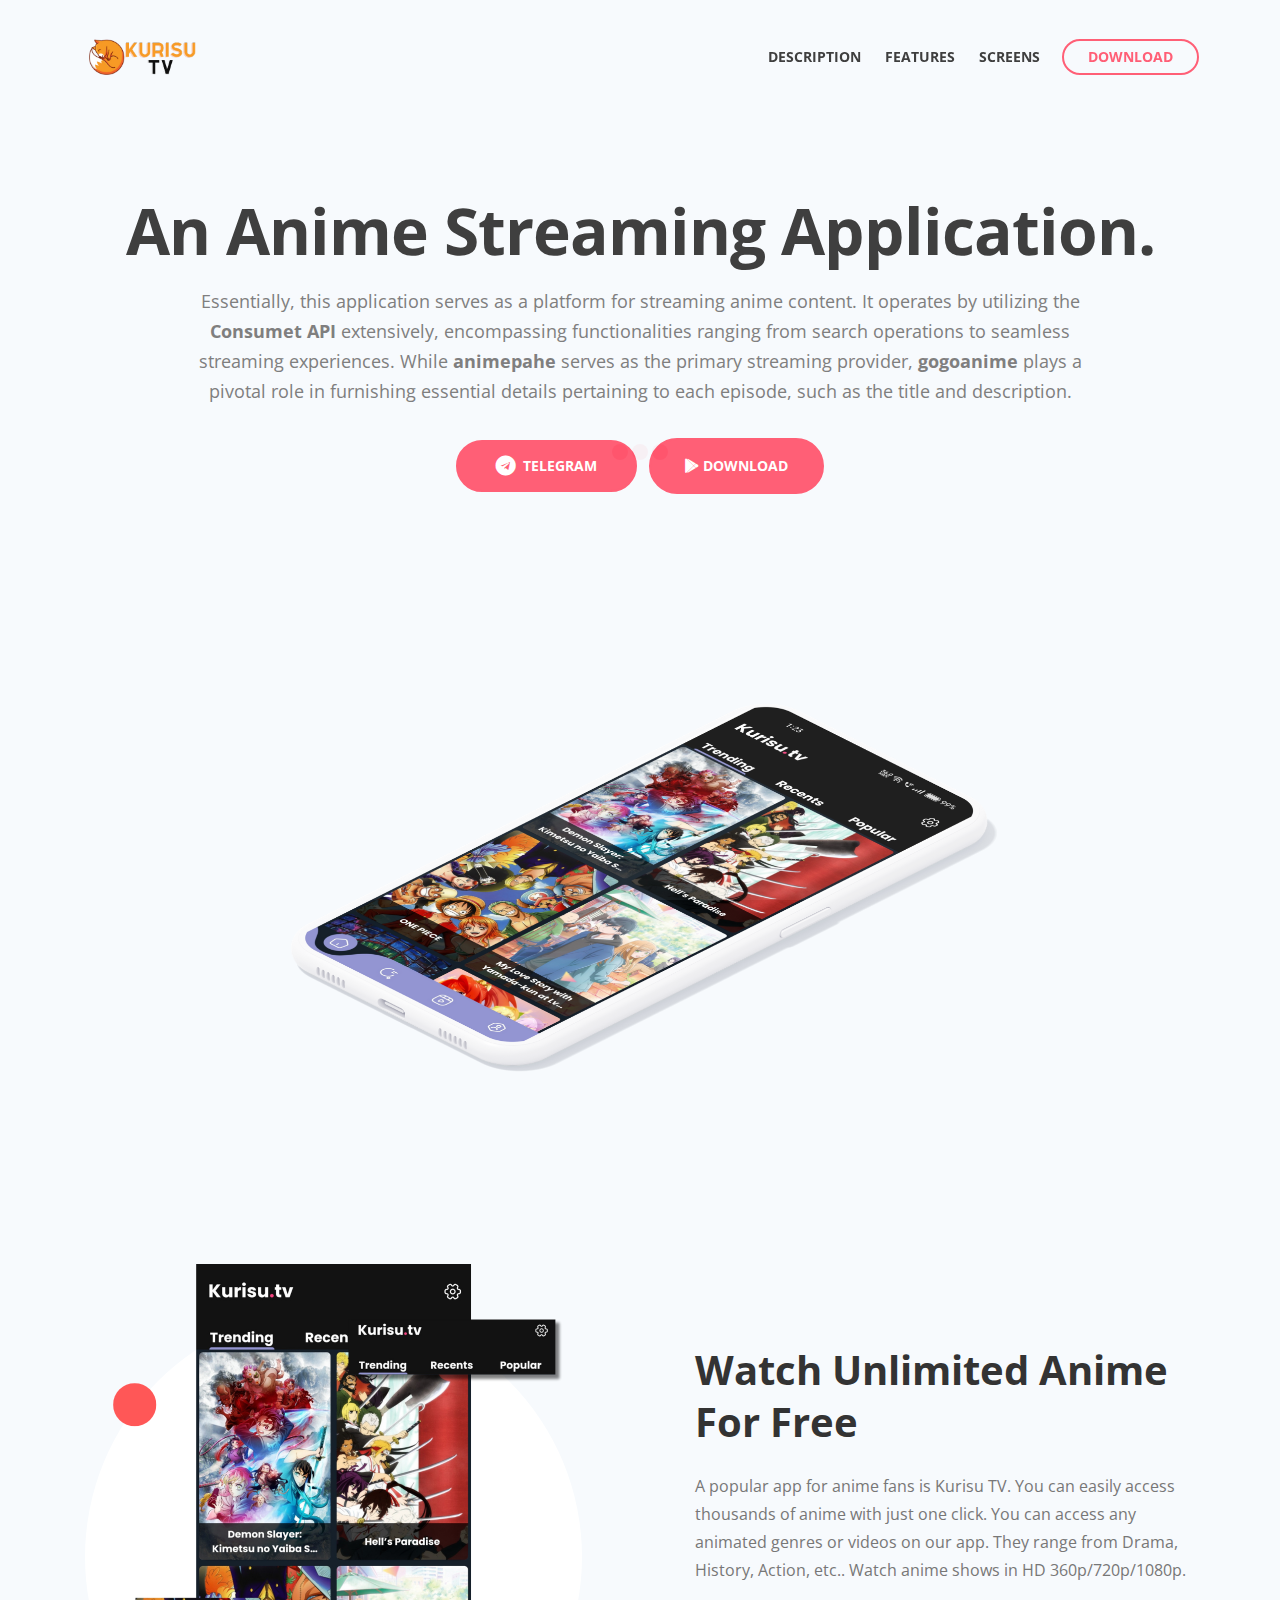
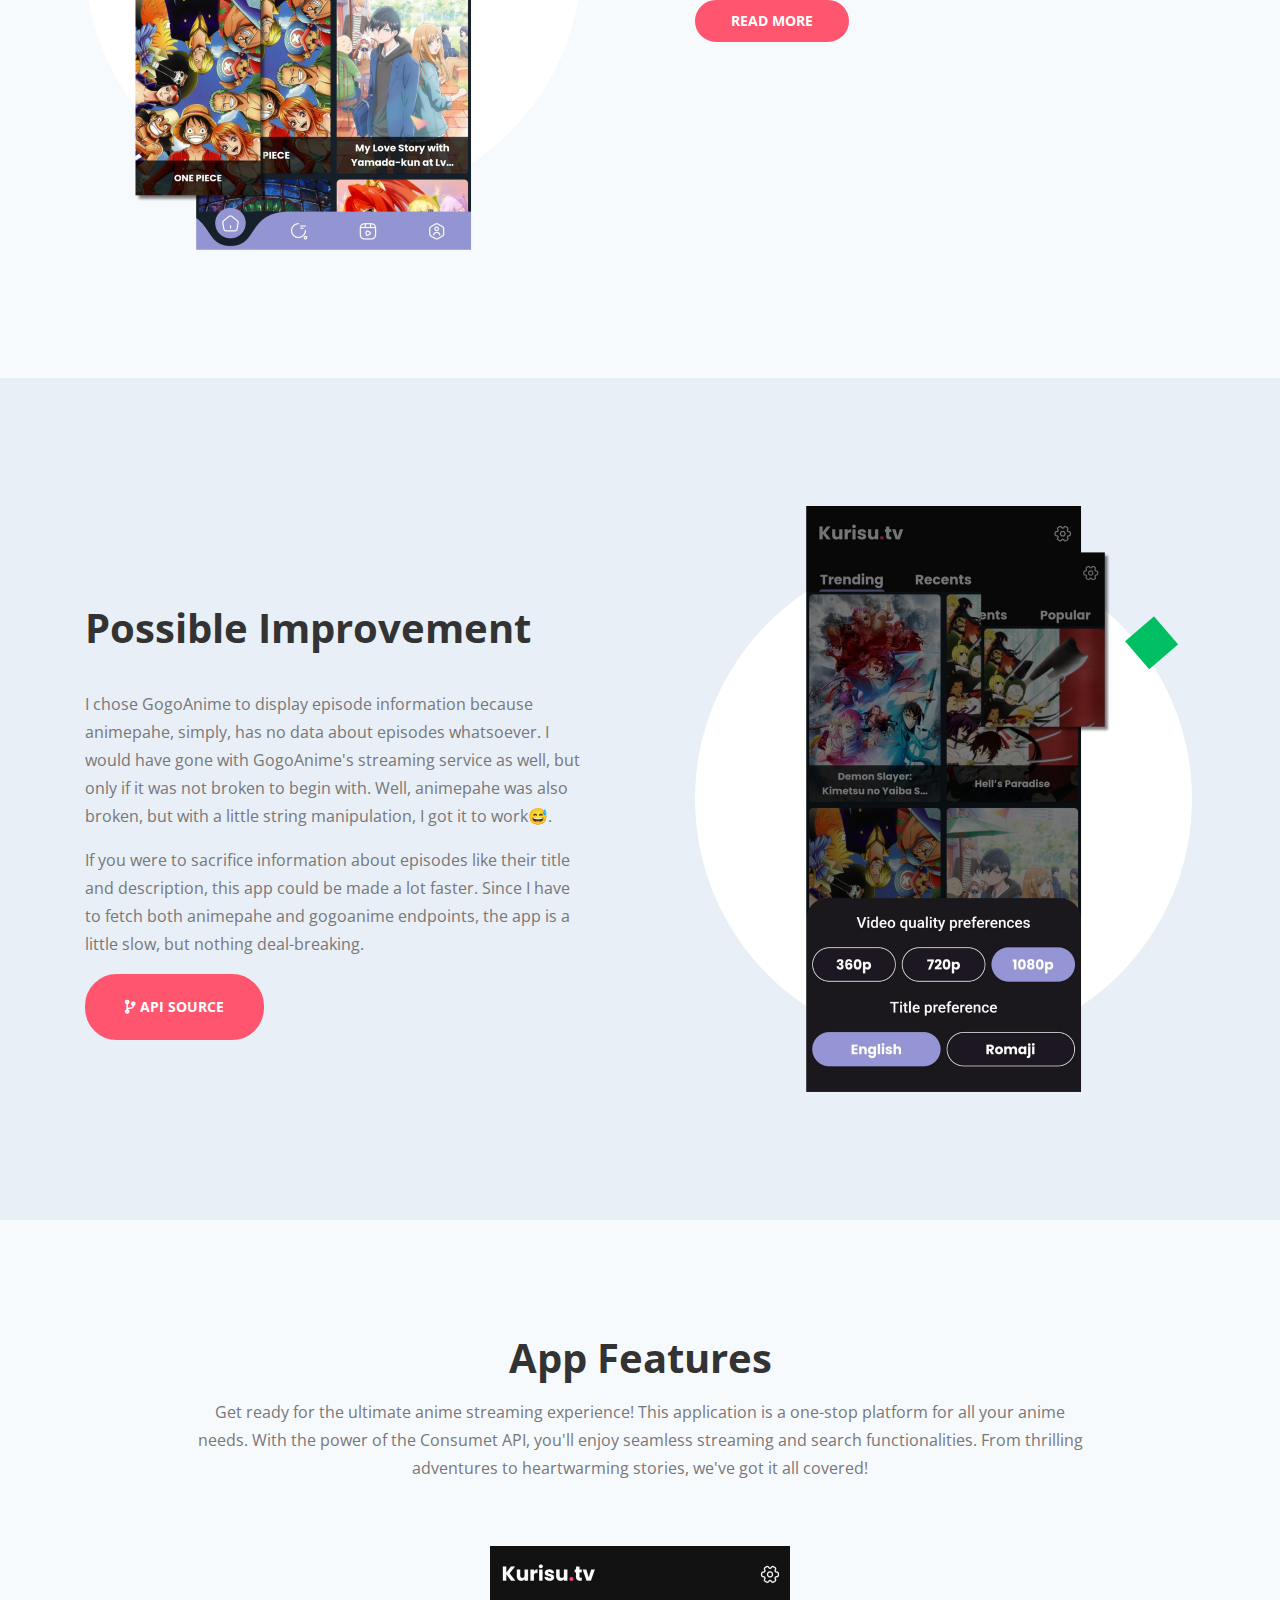
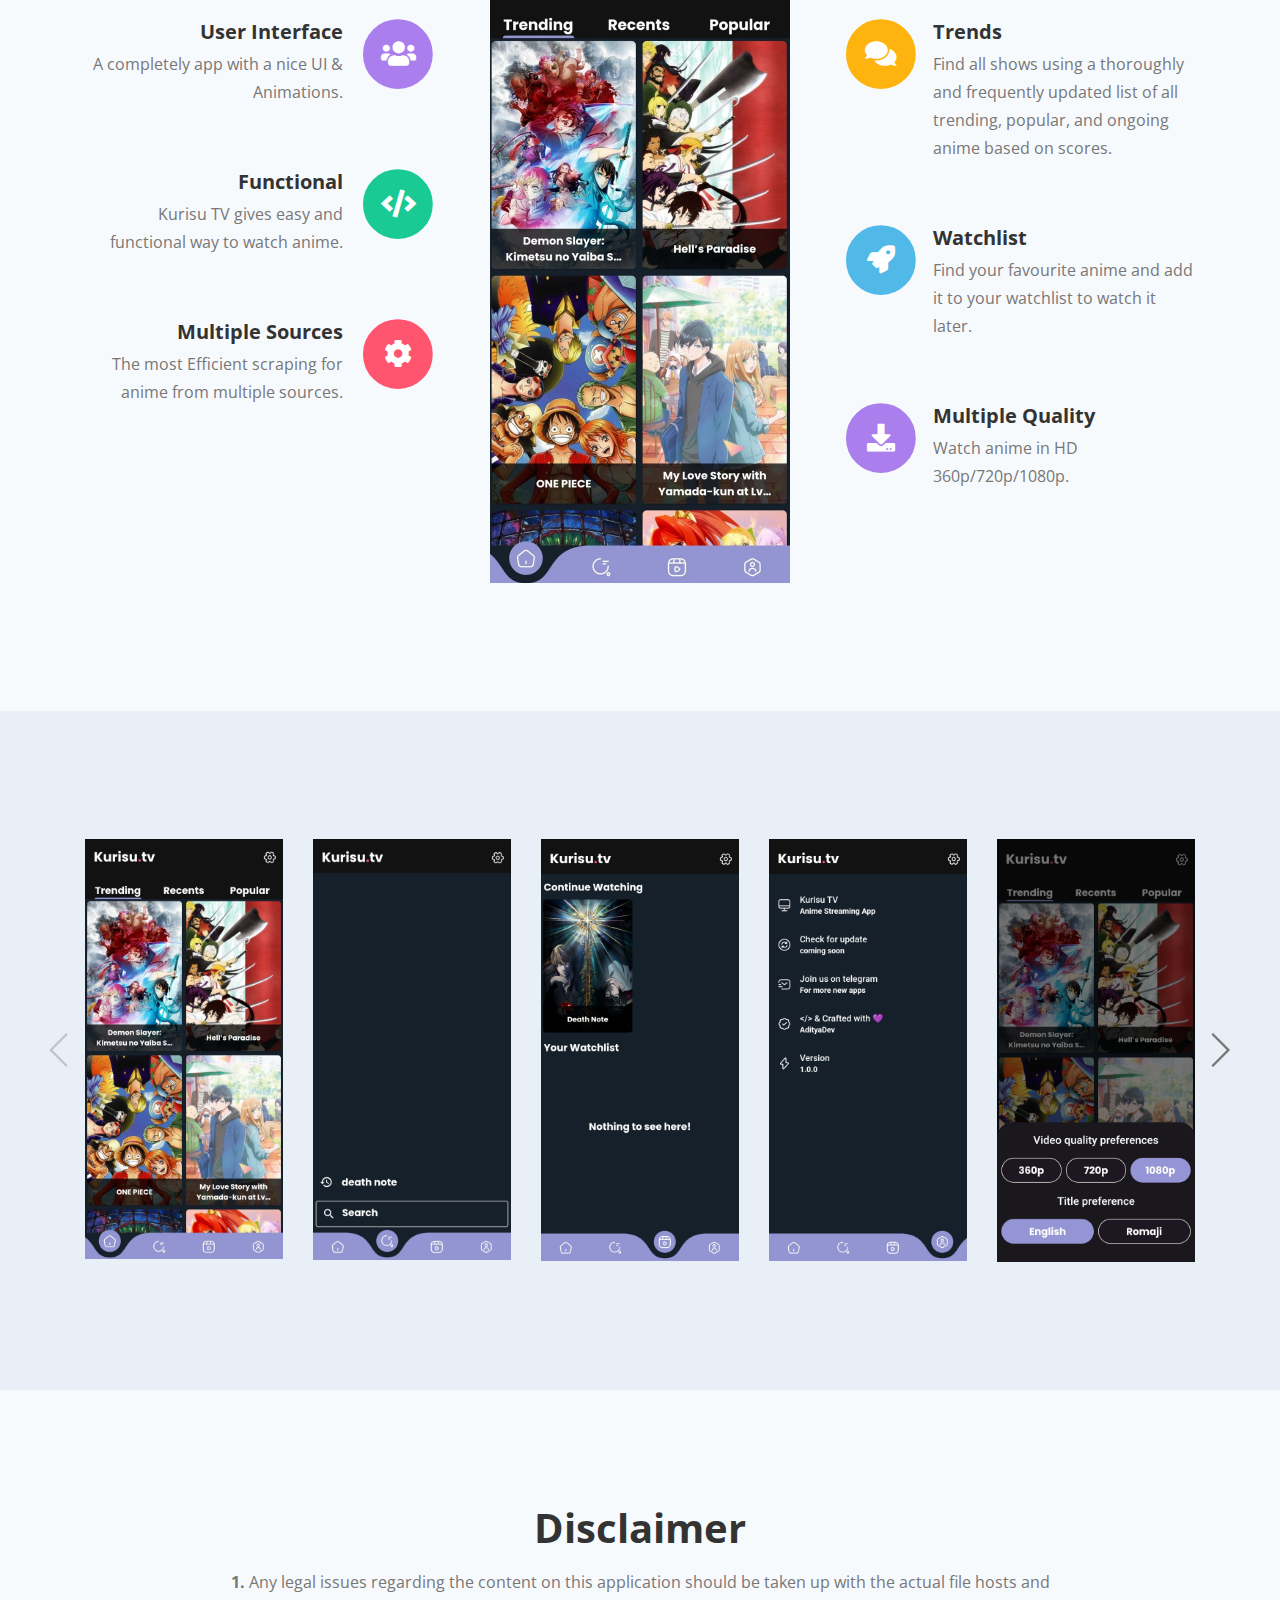
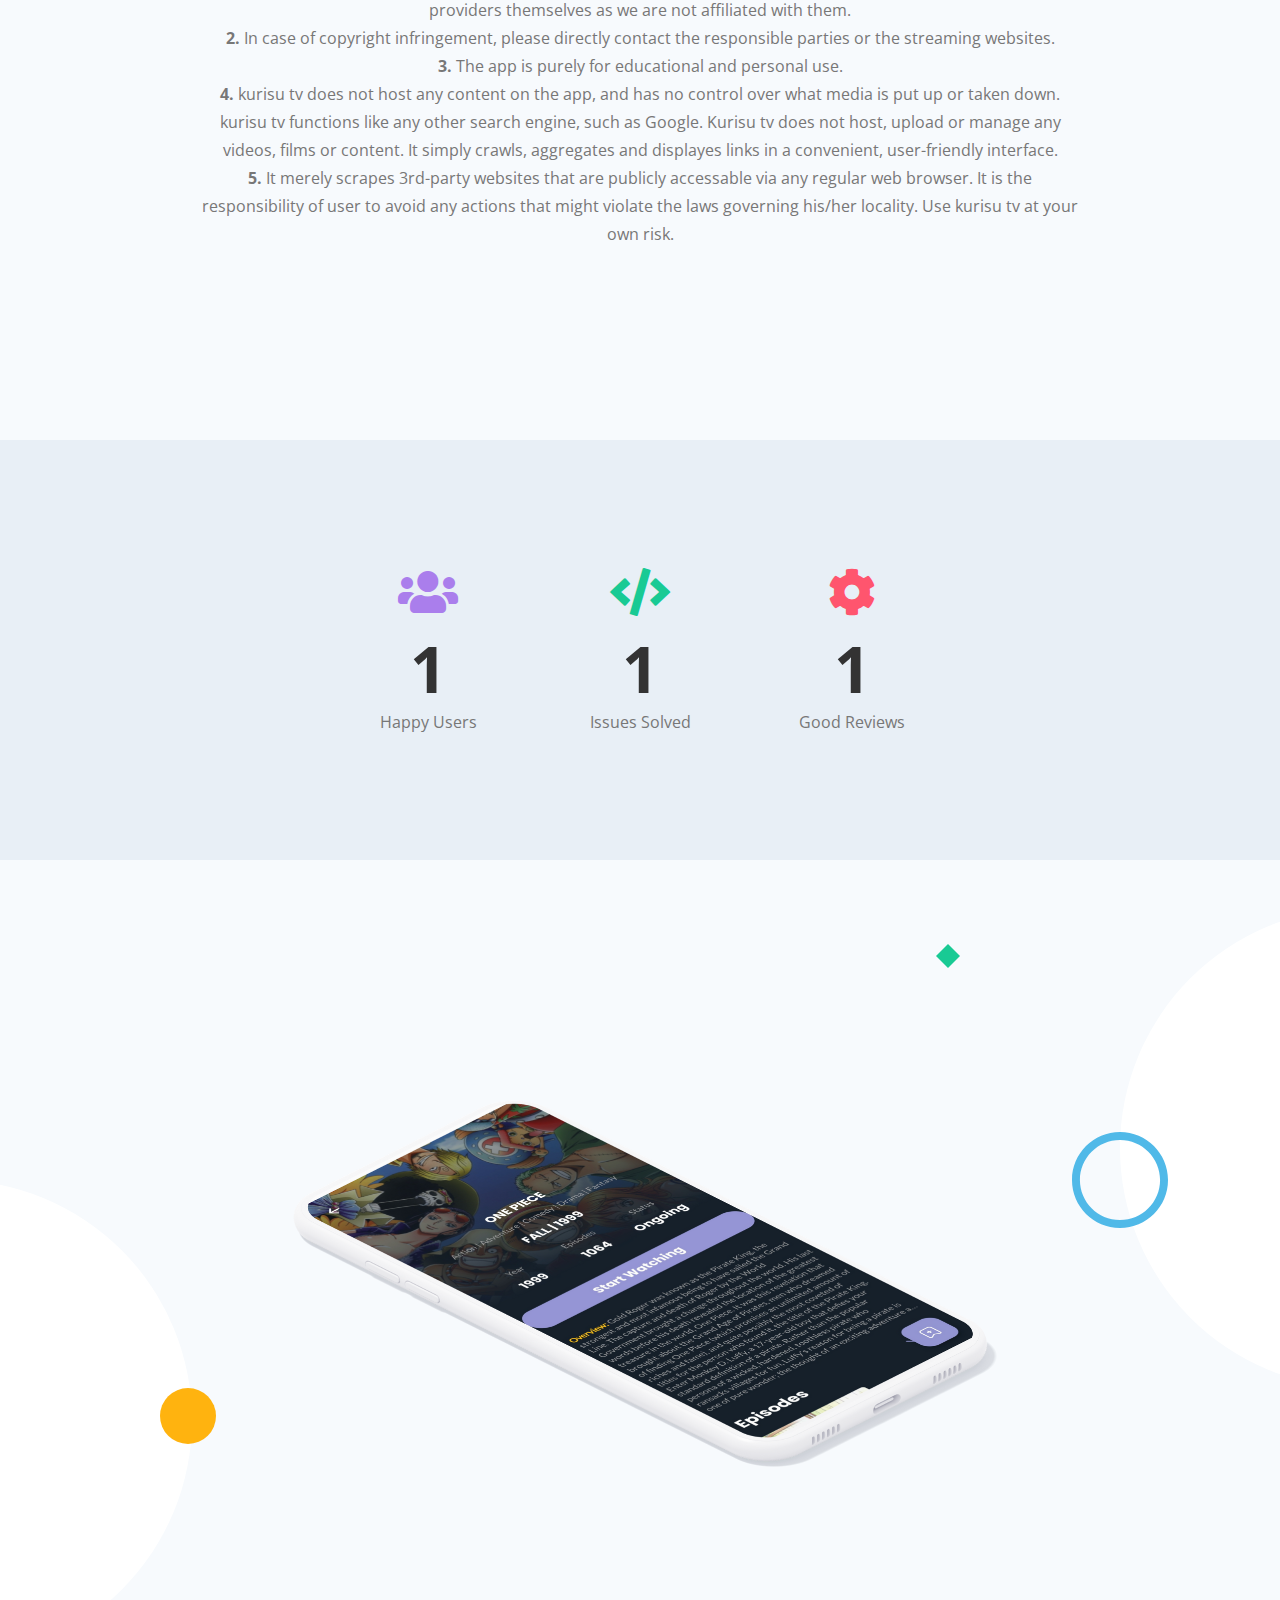
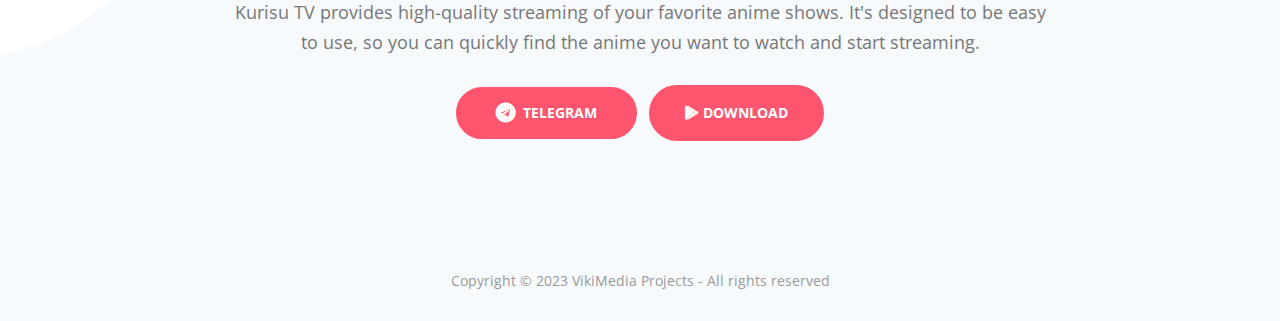
==== commit 823bc050: "Update index.html" ====
--- a/index.html
+++ b/index.html
@@ -498,17 +498,17 @@
                     <div id="counter">
                         <div class="cell">
                             <i class="fas fa-users"></i>
-                            <div class="counter-value number-count" data-count="10">1</div>
+                            <div class="counter-value number-count" data-count="39">1</div>
                             <p class="counter-info">Happy Users</p>
                         </div>
                         <div class="cell">
                             <i class="fas fa-code green"></i>
-                            <div class="counter-value number-count" data-count="3">1</div>
+                            <div class="counter-value number-count" data-count="10">1</div>
                             <p class="counter-info">Issues Solved</p>
                         </div>
                         <div class="cell">
                             <i class="fas fa-cog red"></i>
-                            <div class="counter-value number-count" data-count="9">1</div>
+                            <div class="counter-value number-count" data-count="38">1</div>
                             <p class="counter-info">Good Reviews</p>
                         </div>
                         <!-- <div class="cell">
@@ -589,4 +589,4 @@
     <script src="js/scripts.js"></script> <!-- Custom scripts -->
 </body>
 
-</html>+</html>
